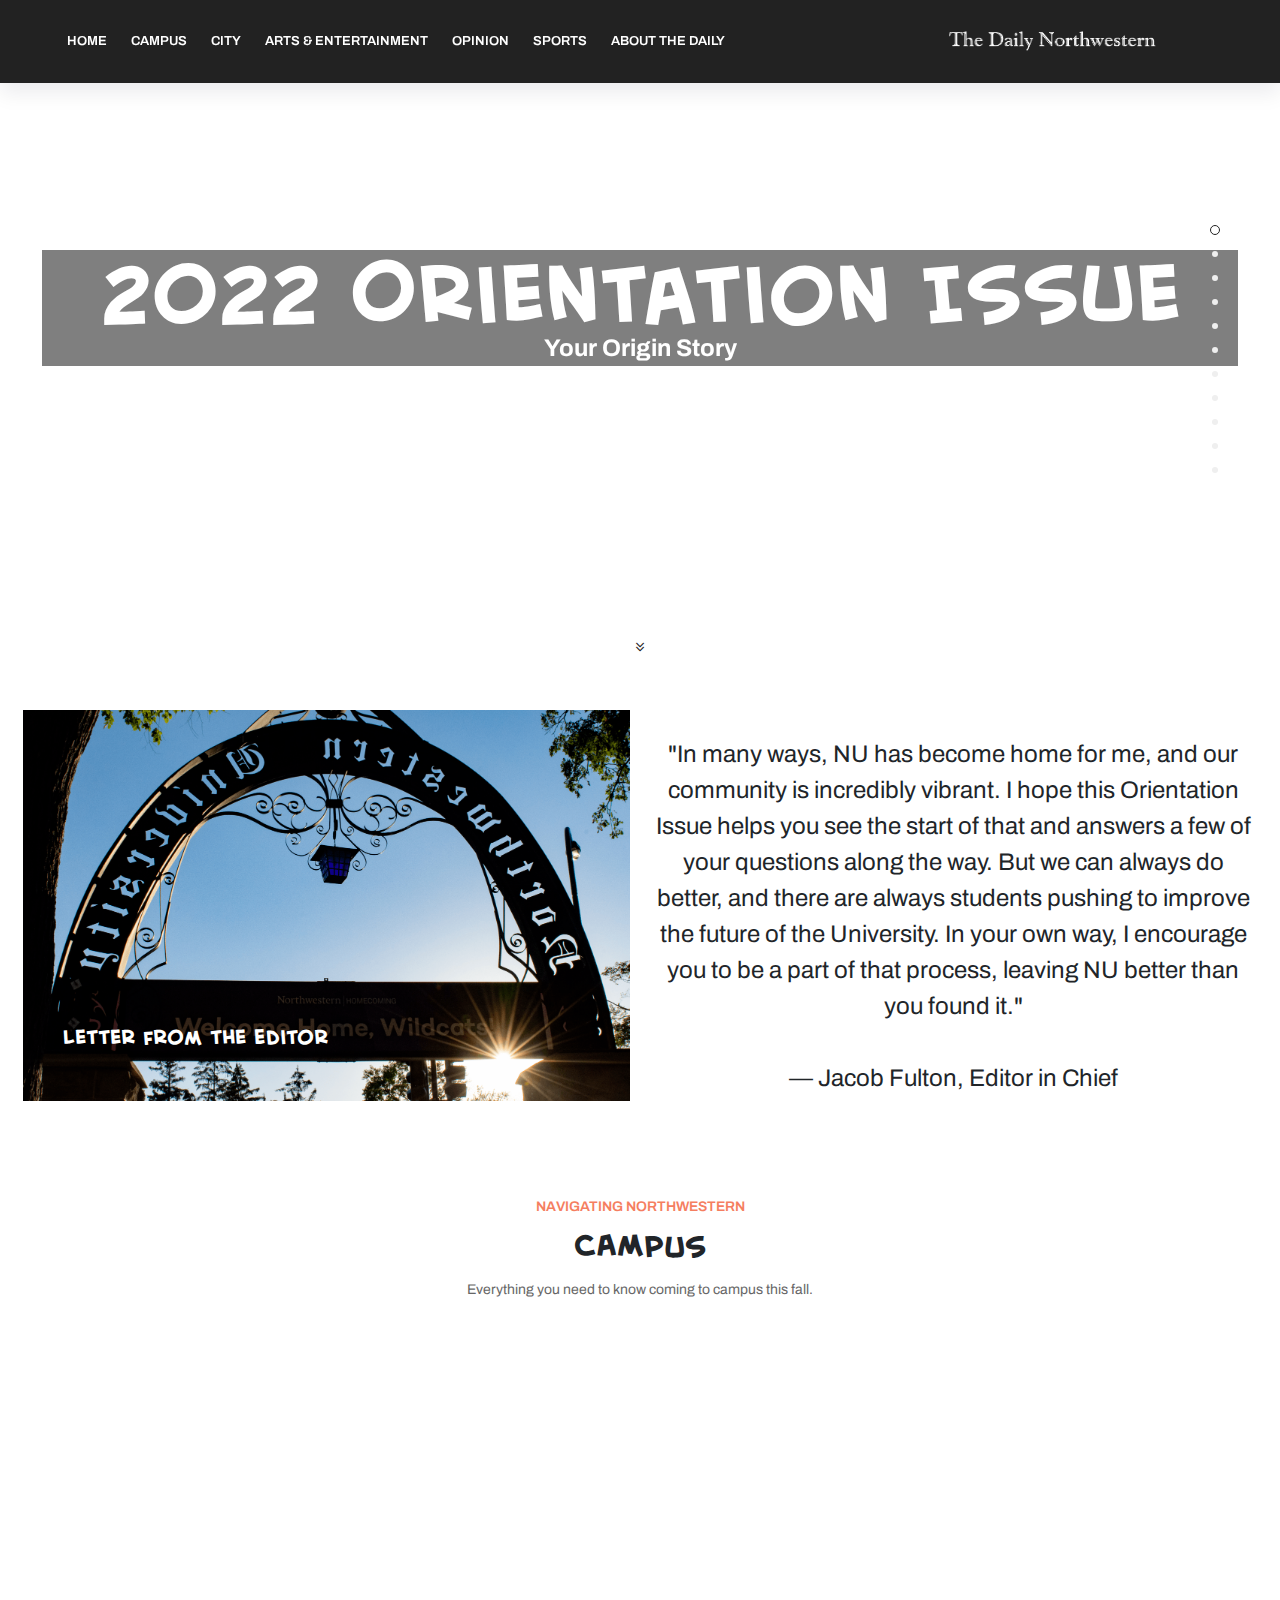
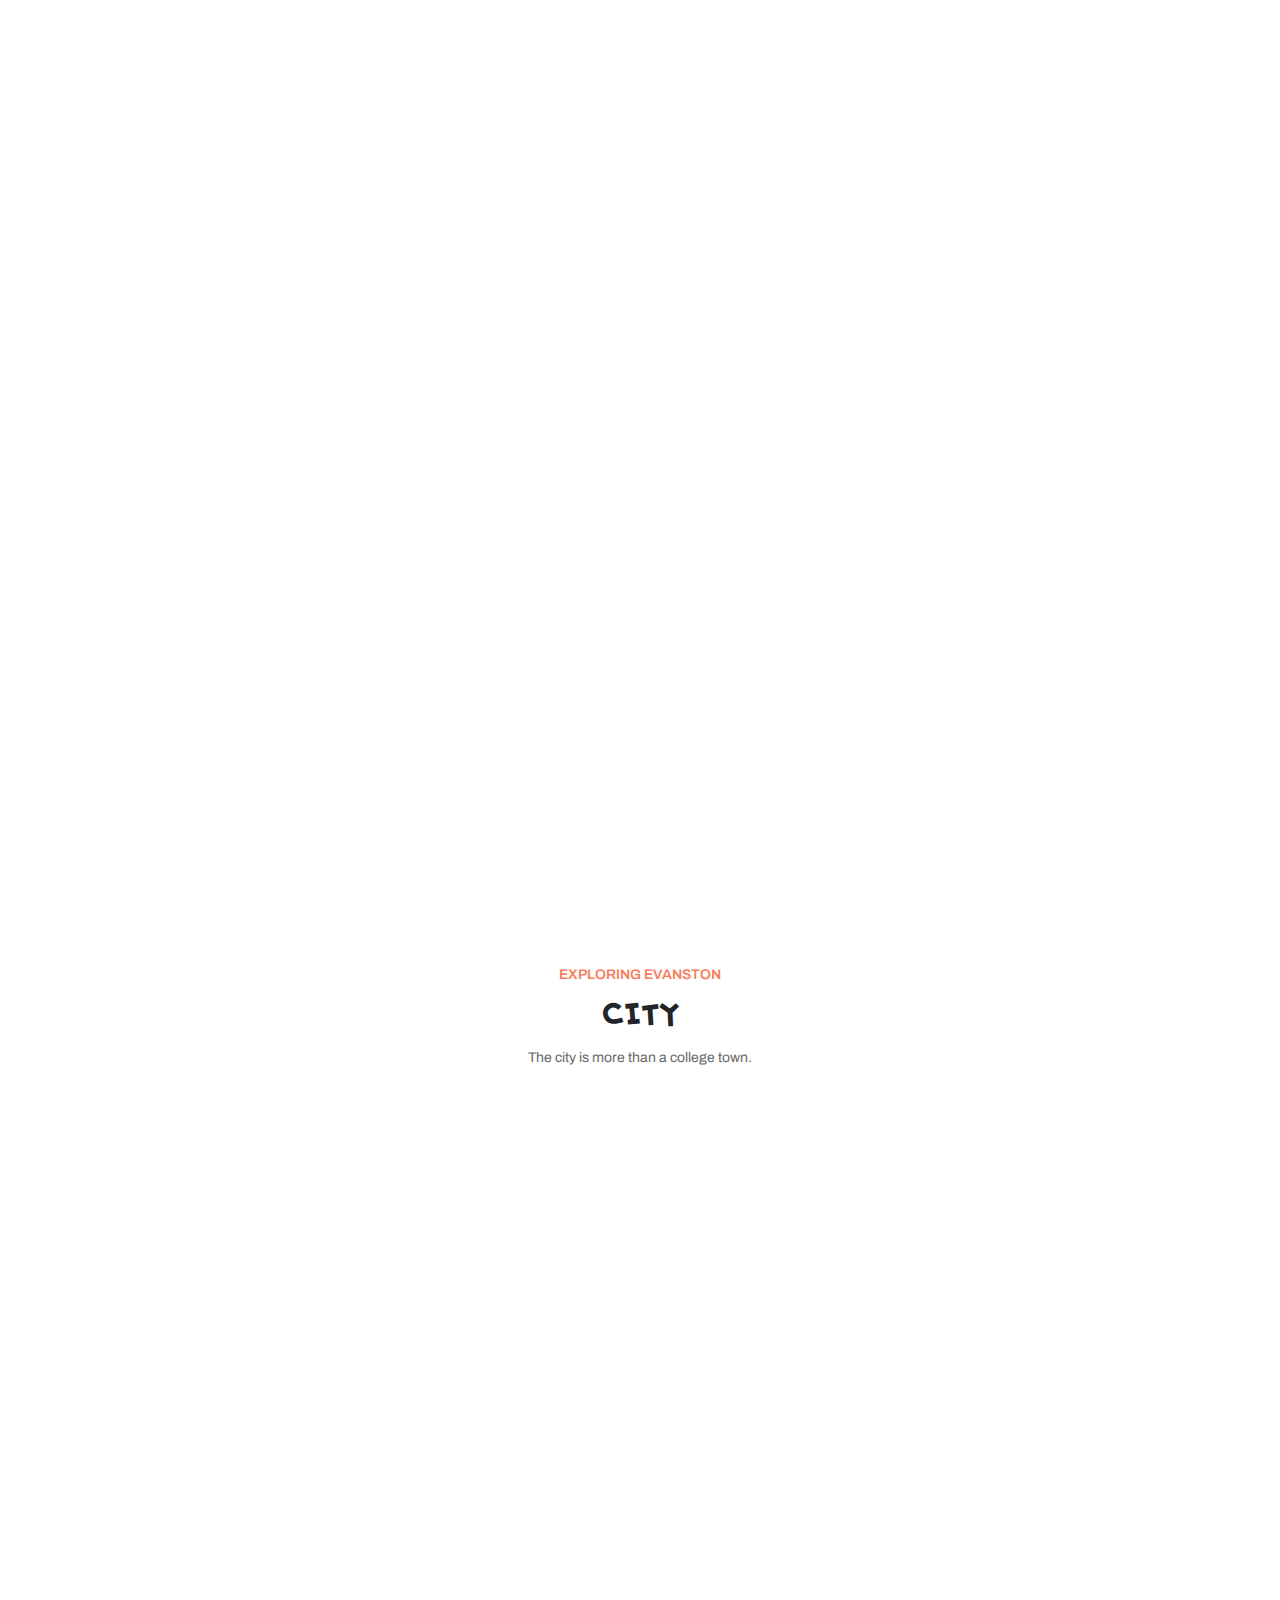
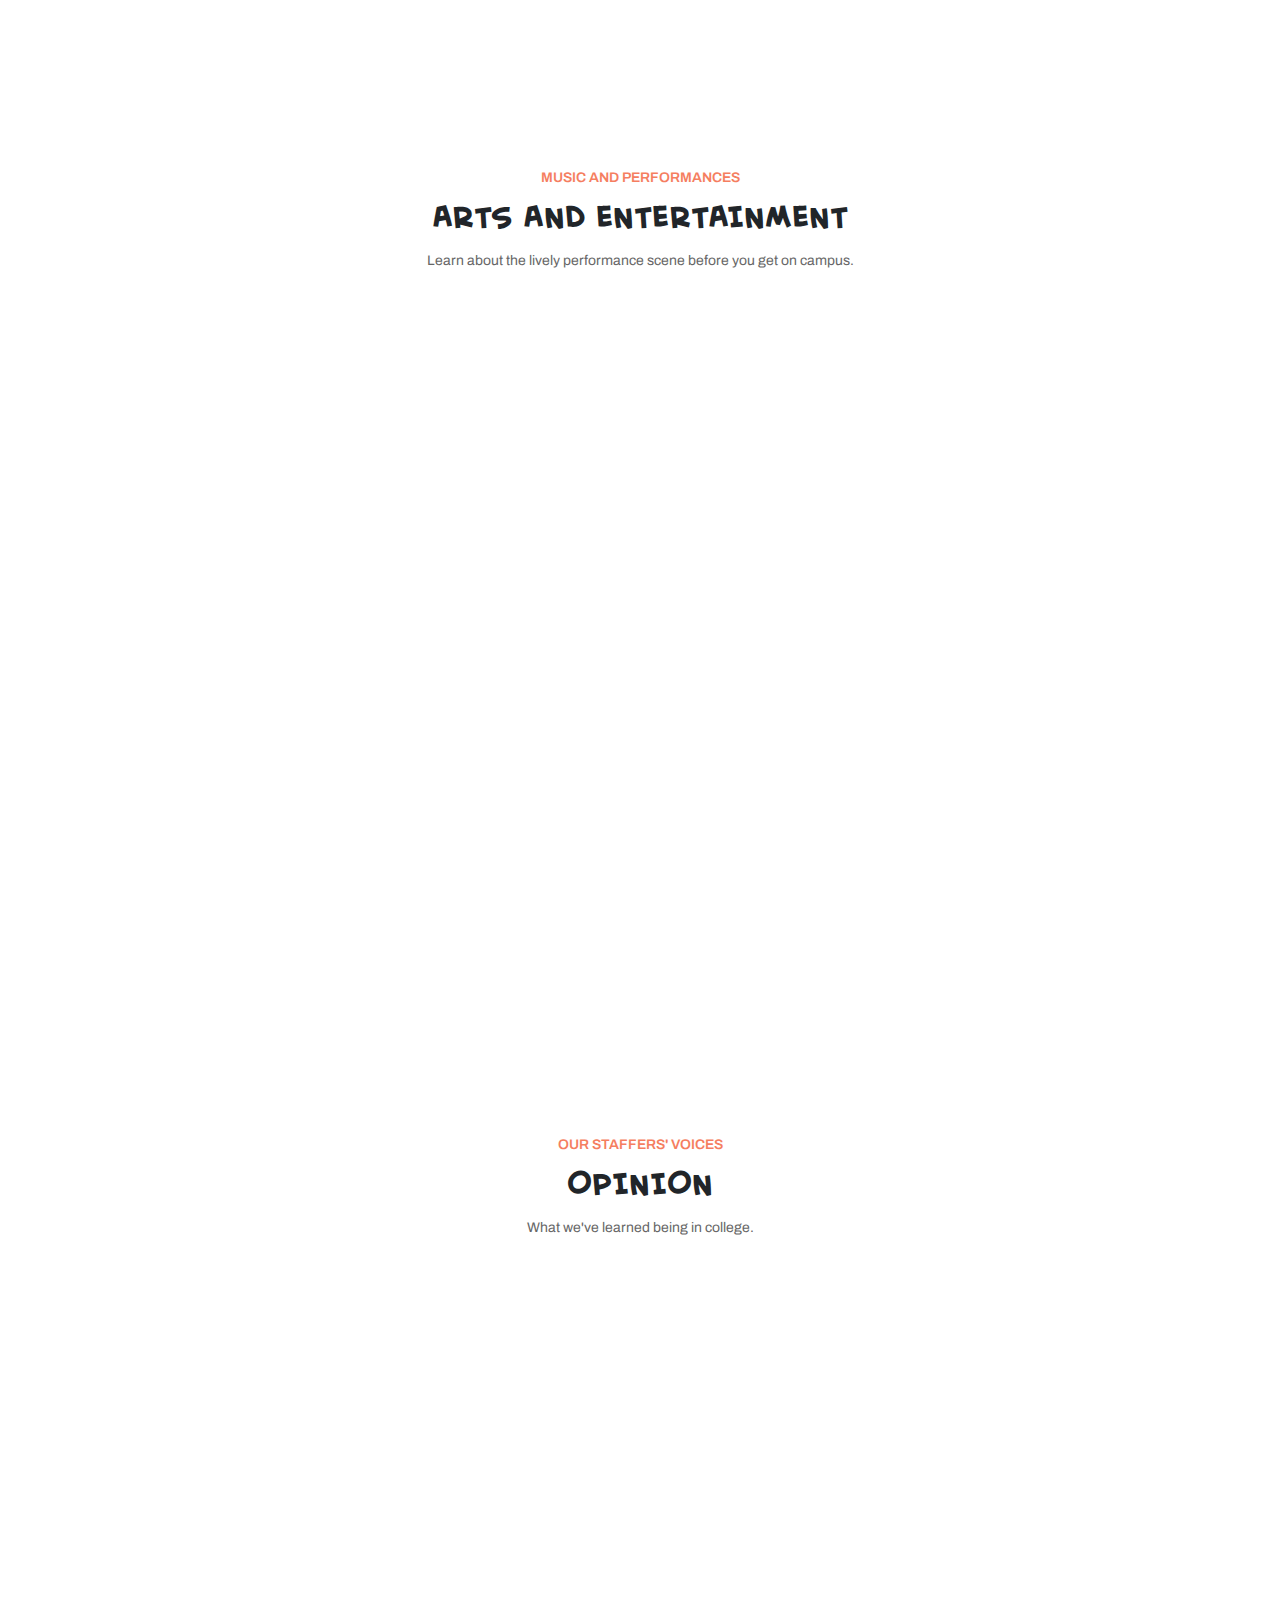
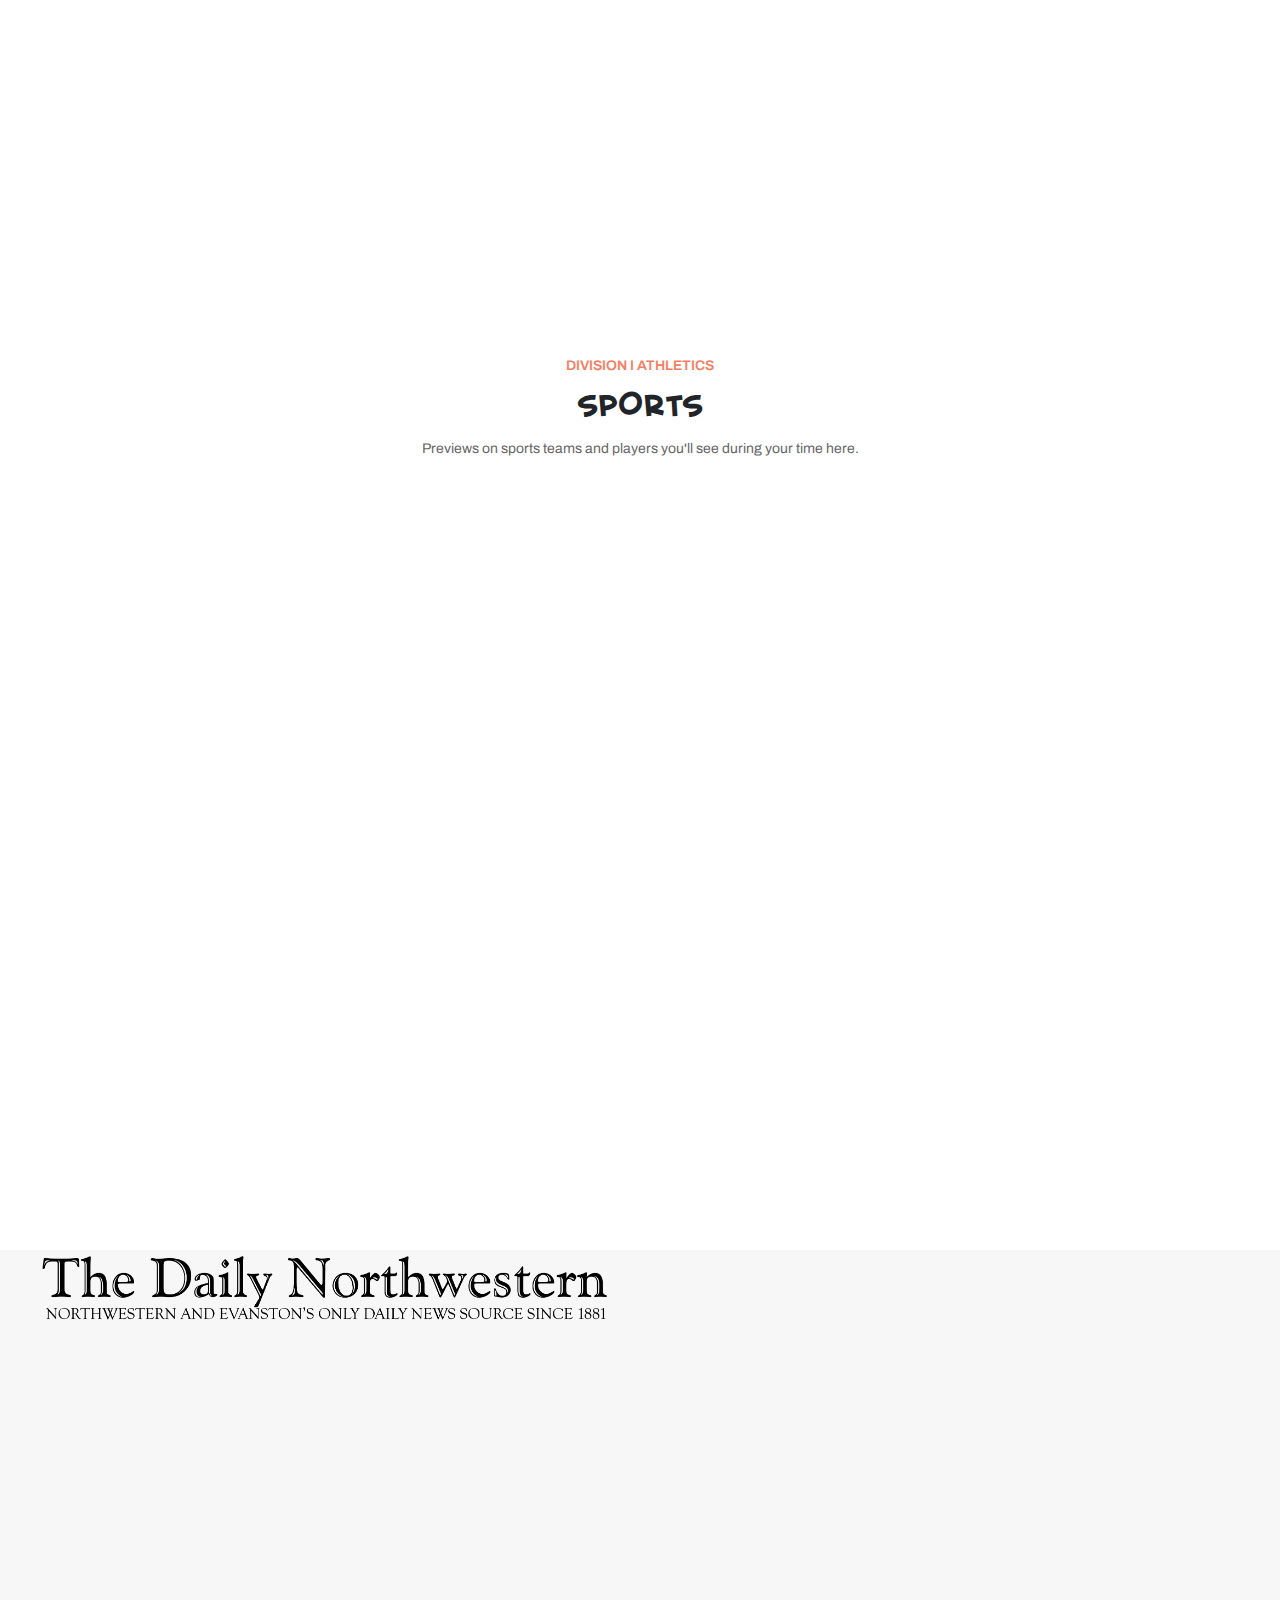
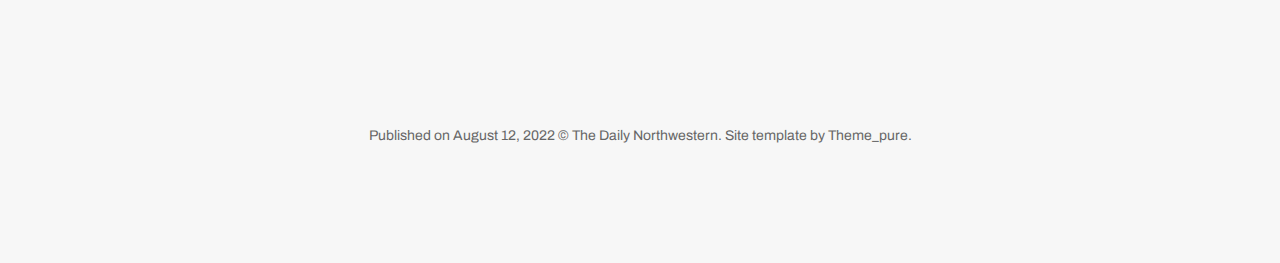
==== index.html @ 22d5dae3 "initialize" ====
<!doctype html>
<html class="no-js" lang="eng">

<head>
    <meta charset="utf-8">
    <meta http-equiv="x-ua-compatible" content="ie=edge">
    <title>2022 Orientation Issue</title>
    <meta name="description" content="">
    <meta name="viewport" content="width=device-width, initial-scale=1">

    <link rel="manifest" href="site.webmanifest">
    <link rel="shortcut icon" type="image/x-icon" href="assets/img/favicon.ico">
    <!-- Place favicon.ico in the root directory -->

    <!-- CSS here -->
    <!-- <link rel="stylesheet" href="assets/css/index.css">	 -->
    <link rel="stylesheet" href="assets/css/bootstrap.min.css">
    <link rel="stylesheet" href="assets/css/owl.carousel.min.css">
    <link rel="stylesheet" href="assets/css/animate.min.css">
    <link rel="stylesheet" href="assets/css/magnific-popup.css">
    <link rel="stylesheet" href="assets/css/meanmenu.css">
    <link rel="stylesheet" href="assets/css/animate.min.css">
    <link rel="stylesheet" href="assets/css/slick.css">
    <link rel="stylesheet" href="assets/css/fontawesome-all.min.css">
    <link rel="stylesheet" href="assets/css/themify-icons.css">
    <link rel="stylesheet" href="assets/css/nice-select.css">
    <link rel="stylesheet" href="assets/css/ui-range-slider.css">
    <link rel="stylesheet" href="assets/css/marginpadding.css">
    <link rel="stylesheet" href="assets/css/main.css">
	
</head>

<body>
    <!-- header area start -->
    <header>
        <div id="header-sticky" class="header-area header-transparent header-sticky sticky">
            <div class="header-main header-main-1 header-padding pl-50 pr-50">
                <div class="container-fluid">
                    <div class="row align-items-center">
                        <div class="col-xxl-9 col-xl-9 col-lg-9 col-md-6 col-sm-4 col-4">
                            <div class="header-left p-rel d-flex align-items-center">
                                
								<!-- desktop menu bar start -->
                                <div class="main-menu">
                                    <nav id="mobile-menu">
                                        <ul>
                                            <li><a href="index.html">Home</a></li>
                                            <li><a href="campus.html">Campus</a></li>
                                            <li><a href="city.html">City</a></li>
                                            <li><a href="arts.html">Arts &amp; Entertainment</a></li>
											<li><a href="opinion.html">Opinion</a></li>
											<li><a href="sports.html">Sports</a></li>
                                            <li>
												<a>About The Daily</a>
                                                <ul class="sub-menu">
                                                    <li><a href="https://dailynorthwestern.com/">Website</a></li>
                                                    <li><a href="https://dailynorthwestern.com/contact/">Contact</a></li>
                                                </ul>
                                            </li>
                                        </ul>
                                    </nav>
                                </div>
								<!-- desktop menu bar end  -->
                            </div>
                        </div>
						
						<!-- mobile menu hamburger start -->
                        <div class="col-xxl-3 col-xl-3 col-lg-3 col-md-6 col-sm-8 col-8">
                            <div class="header-right-wrapper d-flex align-items-center justify-content-end">
								<div class="logo pr-55 d-inline-block">
                                    <a><img src="assets/img/logo/white_logo.png" alt="#"></a>
                                </div>
                                <div class="header-bar ml-20 d-lg-none">
                                    <button type="button" class="header-bar-btn" data-bs-toggle="modal" data-bs-target="#offCanvasModal">
                                        <span></span>
                                        <span></span>
                                        <span></span>
                                    </button>
                                </div>
                            </div>
                        </div>
						<!-- mobile menu hamburger end -->
                    </div>
                </div>
				<!-- <div style="text-align: center; margin:auto; color:white; font-weight:600; font-size:24px;">
					2022 Orientation Issue
				</div> -->
            </div>
        </div>
    </header>
    <!-- header area end -->

    <!-- sidebar area start -->
    <section class="offcanvas__area">
        <div class="modal fade" id="offCanvasModal" tabindex="-1" aria-labelledby="offCanvasModal" aria-hidden="true">
            <div class="modal-dialog">
                <div class="modal-content">
                    <div class="offcanvas__wrapper">
                        <div class="offcanvas__top d-flex align-items-center mb-60 justify-content-between">
                            <div class="logo">
                                <a href="index.html">
                                   <img src="assets/img/logo/black_logo.png" alt="logo">
                                </a>
                             </div>
                           <div class="offcanvas__close">
                              <button class="offcanvas__close-btn" data-bs-toggle="modal" data-bs-target="#offCanvasModal">
                                 <svg viewBox="0 0 22 22">
                                    <path d="M12.41,11l5.29-5.29c0.39-0.39,0.39-1.02,0-1.41s-1.02-0.39-1.41,0L11,9.59L5.71,4.29c-0.39-0.39-1.02-0.39-1.41,0
                                    s-0.39,1.02,0,1.41L9.59,11l-5.29,5.29c-0.39,0.39-0.39,1.02,0,1.41C4.49,17.9,4.74,18,5,18s0.51-0.1,0.71-0.29L11,12.41l5.29,5.29
                                    C16.49,17.9,16.74,18,17,18s0.51-0.1,0.71-0.29c0.39-0.39,0.39-1.02,0-1.41L12.41,11z"/>
                                 </svg>
                              </button>
                           </div>
                        </div>
                        <div class="offcanvas__content p-relative z-index-1">
                           <div class="canvas__menu">
                              <div class="mobile-menu fix"></div>
                           </div>
                           <div class="offcanvas__social mt-15">
                              <ul>
                                 <li>
                                    <a href="https://www.facebook.com/thedailynorthwestern"><i class="fab fa-facebook-f"></i></a>
                                 </li>
                                 <li>
                                    <a href="https://twitter.com/thedailynu"><i class="fab fa-twitter"></i></a>
                                 </li>
                                 <li>
                                    <a href="https://www.instagram.com/thedailynu/"><i class="fab fa-instagram"></i></a>
                                 </li>
                              </ul>
                           </div>
                        </div>
                     </div>
                </div>
            </div>
        </div>
        
     </section>
     <!-- sidebar area end -->

    <main>
        <!-- carousel area start -->
        <section class="slider-area pb-20 p-rel">
            <div class="slider-active dot-style dot-style-1 dot-right">
                <div class="single-slider slider-height" data-background="assets/img/carousel/march.jpg">
                    <div class="container">
                        <div class="breadcrumb-title text-center" style="background:rgb(0,0,0,0.5); margin-top:250px">
                            <h2 style="color:white;">2022 Orientation Issue</h2>
                            <span style="color:white; font-size:24px"><strong>Your Origin Story</strong></span>
                        </div>
                    </div>
                </div>
                <div class="single-slider slider-height" data-background="assets/img/carousel/football.jpg">
                    <div class="container">
                        <div class="breadcrumb-title text-center" style="background:rgb(0,0,0,0.5); margin-top:250px">
                            <h2 style="color:white;">_____ 2022 Orientation Issue _____</h2>
                            <span style="color:white; font-size:24px"><strong>Your Origin Story</strong></span>
                        </div>
                    </div>
                </div>
                <div class="single-slider slider-height" data-background="assets/img/carousel/kyle.jpg">
                    <div class="container">
                        <div class="breadcrumb-title text-center" style="background:rgb(0,0,0,0.5); margin-top:250px">
                            <h2 style="color:white;">_____ 2022 Orientation Issue _____</h2>
                            <span style="color:white; font-size:24px"><strong>Your Origin Story</strong></span>
                        </div>
                    </div>
                </div>
                <div class="single-slider slider-height" data-background="assets/img/carousel/godspell.jpg">
                    <div class="container">
                        <div class="breadcrumb-title text-center" style="background:rgb(0,0,0,0.5); margin-top:250px">
                            <h2 style="color:white;">_____ 2022 Orientation Issue _____</h2>
                            <span style="color:white; font-size:24px"><strong>Your Origin Story</strong></span>
                        </div>
                    </div>
                </div>
				<div class="single-slider slider-height" data-background="assets/img/carousel/fh.jpg">
                    <div class="container">
                        <div class="breadcrumb-title text-center" style="background:rgb(0,0,0,0.5); margin-top:250px">
                            <h2 style="color:white;">_____ 2022 Orientation Issue _____</h2>
                            <span style="color:white; font-size:24px"><strong>Your Origin Story</strong></span>
                        </div>
                    </div>
                </div>
                <div class="single-slider slider-height" data-background="assets/img/carousel/blowout.jpg">
                    <div class="container">
                        <div class="breadcrumb-title text-center" style="background:rgb(0,0,0,0.5); margin-top:250px">
                            <h2 style="color:white;">_____ 2022 Orientation Issue _____</h2>
                            <span style="color:white; font-size:24px"><strong>Your Origin Story</strong></span>
                        </div>
                    </div>
                </div>
                <div class="single-slider slider-height" data-background="assets/img/carousel/snow.jpg">
                    <div class="container">
                        <div class="breadcrumb-title text-center" style="background:rgb(0,0,0,0.5); margin-top:250px">
                            <h2 style="color:white;">_____ 2022 Orientation Issue _____</h2>
                            <span style="color:white; font-size:24px"><strong>Your Origin Story</strong></span>
                        </div>
                    </div>
                </div>
                <div class="single-slider slider-height" data-background="assets/img/carousel/patisserie.jpg">
                    <div class="container">
                        <div class="breadcrumb-title text-center" style="background:rgb(0,0,0,0.5); margin-top:250px">
                            <h2 style="color:white;">_____ 2022 Orientation Issue _____</h2>
                            <span style="color:white; font-size:24px"><strong>Your Origin Story</strong></span>
                        </div>
                    </div>
                </div>
				<div class="single-slider slider-height" data-background="assets/img/carousel/abolish.jpg">
                    <div class="container">
                        <div class="breadcrumb-title text-center" style="background:rgb(0,0,0,0.5); margin-top:250px">
                            <h2 style="color:white;">_____ 2022 Orientation Issue _____</h2>
                            <span style="color:white; font-size:24px"><strong>Your Origin Story</strong></span>
                        </div>
                    </div>
                </div>
                <div class="single-slider slider-height" data-background="assets/img/carousel/nudm.jpg">
                    <div class="container">
                        <div class="breadcrumb-title text-center" style="background:rgb(0,0,0,0.5); margin-top:250px">
                            <h2 style="color:white;">_____ 2022 Orientation Issue _____</h2>
                            <span style="color:white; font-size:24px"><strong>Your Origin Story</strong></span>
                        </div>
                    </div>
                </div>
				<div class="single-slider slider-height" data-background="assets/img/carousel/commencement.png">
                    <div class="container">
                        <div class="breadcrumb-title text-center" style="background:rgb(0,0,0,0.5); margin-top:250px">
                            <h2 style="color:white;">_____ 2022 Orientation Issue _____</h2>
                            <span style="color:white; font-size:24px"><strong>Your Origin Story</strong></span>
                        </div>
                    </div>
                </div>
            </div>
            
            <div class="slider-scroll p-abs">
                <a href="#category-area"><i class="fal fa-angle-double-down"></i></a>
            </div>
            
        </section>
        <!-- carousel area end -->

        <!-- lfe area start -->
        <div class="category-area pb-75" id="category-area">
            <div class="pl-20 pr-20">
                <div class="row row-2">
                    <div class="col-xxl-6 col-xl-6 col-md-6 col-12">
                        <div class="single-category mb-20 p-rel wow fadeInUp" data-wow-delay=".1s">
                            <a href="#">
                                <div class="cat-thumb fix">
                                    <img src="assets/img/opinion/arch.png" alt="#">
                                </div>
                                <div class="cat-content p-abs bottom-left">
                                    <h4 class="pb-15" style="color:white">Letter from the Editor</h4>
                                </div>
                            </a>
                        </div>
                    </div>
					<div id="letter_text" class="col-xxl-6 col-xxl-6 col-xl-6 col-md-6 col-12" style="margin:auto; text-align:center; font-size:24px;">
						"In many ways, NU has become home for me, and our community is incredibly vibrant. I hope this Orientation Issue helps you see the start of that and answers a few of your questions along the way. But we can always do better, and there are always students pushing to improve the future of the University. In your own way, I encourage you to be a part of that process, leaving NU better than you found it." <br><br>— Jacob Fulton, Editor in Chief
					</div>
                </div>
            </div>
        </div>
        <!-- lfe area end -->

        <!-- campus preview start -->
        <div class="top-selling-area top-selling-padding pb-100">
            <div class="container">
                <div class="row">
                    <div class="col-xxl-12">
                        <div class="section-title top-selling-title text-center pb-47">
                            <span class="p-subtitle">Navigating Northwestern</span>
                            <h3 class="p-title pb-15 mb-0">Campus</h3>
                            <p class="p-desc">Everything you need to know coming to campus this fall.</p>
                        </div>
                    </div>
                </div>
                <div class="row pb-20">
                    <div class="col-xxl-3 col-xl-3 col-lg-4 col-md-6 col-sm-6">
                        <div class="single-product mb-15 wow fadeInUp" data-wow-delay=".1s">
                            <div class="product-thumb">
                                <img src="assets/img/campus/yearinreview_campus.jpg" alt="#">
                            </div>
                            <div class="product-content">
                                <h4 class="pro-title pro-title-1"><a href="#">Year in Review: NU’s top stories from 2021-22</a></h4>
                                <div class="pro-price">
                                    <span>In Northwestern’s first year fully in person since 2019, students saw evolutions in COVID-19 policies, labor fights across campus and a range of student protests. Organizations were also able to gather in person and host campus traditions, allowing students to come together for the first time in more than a year and a half.</span>
                                </div>
                            </div>
                        </div>
                    </div>
					<div class="col-xxl-3 col-xl-3 col-lg-4 col-md-6 col-sm-6">
                        <div class="single-product mb-15 wow fadeInUp" data-wow-delay=".1s">
                            <div class="product-thumb">
                                <img src="assets/img/campus/northwebster.jpg" alt="#">
                            </div>
                            <div class="product-content">
                                <h4 class="pro-title pro-title-1"><a href="#">Northwebster: A dictionary for translating Northwestern’s dialect</a></h4>
                                <div class="pro-price">
                                    <span>We’re all too familiar with the feeling when you’re introduced to a new atmosphere and you’re using Google Maps to get around campus. And when you ask for directions, you get hit with jargon like “Norbucks” and “SPAC,” and your phone returns no search results. The Daily has compiled a reference list to help you navigate this seemingly foreign language.</span>
                                </div>
                            </div>
                        </div>
                    </div>
					<div class="col-xxl-3 col-xl-3 col-lg-4 col-md-6 col-sm-6">
                        <div class="single-product mb-15 wow fadeInUp" data-wow-delay=".1s">
                            <div class="product-thumb">
                                <img src="assets/img/campus/dorms.jpg" alt="#">
                            </div>
                            <div class="product-content">
                                <h4 class="pro-title pro-title-1"><a href="#">Welcome home, Wildcats: breaking down dorm life at Northwestern</a></h4>
                                <div class="pro-price">
                                    <span>Living in a residence hall is a huge transition, and feeling at home on campus is an integral part of adapting to life at Northwestern. We’re breaking down the ins and outs of living on campus.</span>
                                </div>
                            </div>
                        </div>
                    </div>
					<div class="col-xxl-3 col-xl-3 col-lg-4 col-md-6 col-sm-6">
                        <div class="single-product mb-15 wow fadeInUp" data-wow-delay=".1s">
                            <div class="product-thumb">
                                <img src="assets/img/campus/asg.jpg" alt="#">
                            </div>
                            <div class="product-content">
                                <h4 class="pro-title pro-title-1"><a href="#">A guide to Associated Student Government, Northwestern’s body of student representatives</a></h4>
                                <div class="pro-price">
                                    <span>Alongside dozens of student organizations, incoming Northwestern students have the opportunity to become involved with Associated Student Government during Fall Quarter. Ahead of the fall election cycle, here’s a guide to everything you need to know about NU’s body of student representatives.</span>
                                </div>
                            </div>
                        </div>
                    </div>
            </div>
        </div>
        <!-- campus preview end -->
			
		<!-- campus spotlight start -->
        <div class="banner-area pb-95">
            <div class="pl-20 pr-20">
                <div class="row row-2">
                    <div class="col-xxl-6 col-lg-6 col-md-6">
                        <div class="single-banner p-rel fix mb-30 mb-md-0">
                            <div class="thumb">
                                <img src="assets/img/campus/transfer.jpg" class=" wow fadeInRight h-100"
                                    data-wow-delay=".10s" alt="#">
                            </div>
                            <div class="banner-content banner-content-1 wow fadeInLeft" data-wow-delay=".10s">
                                <h4><a href="shop.html"><div style="background-color:white;">Transfer students reflect on introductions to NU</div></a></h4>
                                <p><div style="background-color:white;">“It’s always a thing in orientation week when they’re speaking, they’re like, ‘Welcome to the class of 2026 … and transfers.’ So it’s kind of something that we’ve just owned now,” Communication sophomore Jhil Patel said.</div></p>
                                <div class="p-btn p-btn-2">
                                    <a href="#">read more</a>
                                </div>
                            </div>
                        </div>
                    </div>
                    <div class="col-xxl-6 col-lg-6 col-md-6">
                        <div class="single-banner p-rel fix wow fadeInRight" data-wow-delay=".15s">
                            <div class="thumb ">
                                <img src="assets/img/campus/fgli.jpg" class=" wow fadeInRLeft h-100"
                                    data-wow-delay=".10s" alt="#">
                            </div>
                            <div class="banner-content banner-content-1  wow fadeInLeft" data-wow-delay=".15s">
                                <h4><a href="shop.html"><div style="background-color:white;">Here’s how to survive Northwestern on a budget</div></a></h4>
                                <p><div style="background-color:white;">If you identify as FGLI, here are some tips and tricks to deal with attending an institution with an abundance of wealth and an environment that isn’t always conducive to accommodating your needs.</div></p>
                                <div class="p-btn p-btn-2">
                                    <a href="#">read more</a>
                                </div>
                            </div>
                        </div>
                    </div>
                </div>
            </div>
			<br>
			<div class="row">
				<div class="col-xxl-12">
					<div class="btn-area text-center wow fadeInUp" data-wow-delay="1.2s">
						<div class="p-btn p-btn-1">
							<a href="shop.html">See more on campus</a>
						</div>
					</div>
				</div>
			</div>
        </div>
        <!-- campus spotlight end -->
			
		<!-- city preview start -->
        <div class="top-selling-area top-selling-padding pb-100">
            <div class="container">
                <div class="row">
                    <div class="col-xxl-12">
                        <div class="section-title top-selling-title text-center pb-47">
                            <span class="p-subtitle">Exploring Evanston</span>
                            <h3 class="p-title pb-15 mb-0">City</h3>
                            <p class="p-desc">The city is more than a college town.</p>
                        </div>
                    </div>
                </div>
                <div class="row pb-20">
                    <div class="col-xxl-3 col-xl-3 col-lg-4 col-md-6 col-sm-6">
                        <div class="single-product mb-15 wow fadeInUp" data-wow-delay=".1s">
                            <div class="product-thumb">
                                <img src="assets/img/city/yearinreview_city.jpg" alt="#">
                            </div>
                            <div class="product-content">
                                <h4 class="pro-title pro-title-1"><a href="product-details.html">Year in Review: Top stories in Evanston of the last year</a></h4>
                                <div class="pro-price">
                                    <span>In the last year, Evanston has looked to reckon with its racist history by kicking off a Restorative Housing Program, introduced mental health initiatives to provide policing alternatives and has aimed to pack its downtown with office buildings, threatening small businesses that are fighting rising food costs.</span>
                                </div>
                            </div>
                        </div>
                    </div>
					<div class="col-xxl-3 col-xl-3 col-lg-4 col-md-6 col-sm-6">
                        <div class="single-product mb-15 wow fadeInUp" data-wow-delay=".1s">
                            <div class="product-thumb">
                                <img src="assets/img/city/evanston_primer.png" alt="#">
                            </div>
                            <div class="product-content">
                                <h4 class="pro-title pro-title-1"><a href="product-details.html">Moving to Evanston for the first time? Here’s what you need to know</a></h4>
                                <div class="pro-price">
                                    <span>When people who aren’t familiar with Northwestern ask me where I go to school, I often find myself telling them my university is in “a suburb just outside of Chicago.” Once you’re here, though, you’ll quickly realize Evanston is a strong community of 78,000 people with a long history and many sites to explore. Here’s The Daily’s overview of the city we call home. </span>
                                </div>
                            </div>
                        </div>
                    </div>
					<div class="col-xxl-3 col-xl-3 col-lg-4 col-md-6 col-sm-6">
                        <div class="single-product mb-15 wow fadeInUp" data-wow-delay=".1s">
                            <div class="product-thumb">
                                <img src="assets/img/city/transit.jpeg" alt="#">
                            </div>
                            <div class="product-content">
                                <h4 class="pro-title pro-title-1"><a href="product-details.html">Your guide to public transit on campus, in Evanston and around Chicago</a></h4>
                                <div class="pro-price">
                                    <span>The abundance of public transportation in Evanston and Chicago will help you move quickly around campus and head downtown to explore the U.S.’s third largest city. But with seemingly endless transit options, finding the quickest and most cost-efficient ways to get around can be daunting.</span>
                                </div>
                            </div>
                        </div>
                    </div>
					<div class="col-xxl-3 col-xl-3 col-lg-4 col-md-6 col-sm-6">
                        <div class="single-product mb-15 wow fadeInUp" data-wow-delay=".1s">
                            <div class="product-thumb">
                                <img src="assets/img/city/study.jpg" alt="#">
                            </div>
                            <div class="product-content">
                                <h4 class="pro-title pro-title-1"><a href="product-details.html">Evanston study spots you won’t want to miss</a></h4>
                                <div class="pro-price">
                                    <span>Throughout your time at Northwestern, you’ll eventually grow tired of the silence and Gothic structures of Deering Library or the rambunctious core of Main Library. Here are some of the best study spots around Evanston — if you can find a table, of course.</span>
                                </div>
                            </div>
                        </div>
                    </div>
                <div class="row">
                    <div class="col-xxl-12">
                        <div class="btn-area text-center wow fadeInUp" data-wow-delay="1.2s">
                            <div class="p-btn p-btn-1">
                                <a href="shop.html">See more around town</a>
                            </div>
                        </div>
                    </div>
                </div>
            </div>
        </div>
        <br>
        <br>
        <br>
        <!-- city preview end -->
			
		<!-- ae area start -->
        <div class="banner-area pb-95">
            <div class="pl-20 pr-20">
                <div class="row">
                    <div class="col-xxl-12">
                        <div class="section-title top-selling-title text-center pb-47">
                            <span class="p-subtitle">Music and performances</span>
                            <h3 class="p-title pb-15 mb-0">Arts and Entertainment</h3>
                            <p class="p-desc">Learn about the lively performance scene before you get on campus.</p>
                        </div>
                    </div>
                </div>
                <div class="row row-2">
                    <div class="col-xxl-6 col-lg-6 col-md-6">
                        <div class="single-banner p-rel fix mb-30 mb-md-0">
                            <div class="thumb">
                                <img src="assets/img/arts/acappella.jpg" class=" wow fadeInRight h-100"
                                    data-wow-delay=".10s" alt="#">
                            </div>
                            <div class="banner-content banner-content-1 wow fadeInLeft" data-wow-delay=".10s">
                                <h4><a href="shop.html"><div style="background-color:white;">Find your tune in Northwestern’s a cappella scene</div></a></h4>
                                <div class="p-btn p-btn-2">
                                    <a href="#">read more</a>
                                </div>
                            </div>
                        </div>
                    </div>
                    <div class="col-xxl-6 col-lg-6 col-md-6">
                        <div class="single-banner p-rel fix mb-30 mb-md-0">
                            <div class="thumb">
                                <img src="assets/img/arts/publications.jpg" class=" wow fadeInRight h-100"
                                    data-wow-delay=".10s" alt="#">
                            </div>
                            <div class="banner-content banner-content-1 wow fadeInLeft" data-wow-delay=".10s">
                                <h4><a href="shop.html"><div style="background-color:white;">So now you go to Northwestern: Navigating the wide publications scene</div></a></h4>
                                <div class="p-btn p-btn-2">
                                    <a href="#">read more</a>
                                </div>
                            </div>
                        </div>
                    </div>
                </div>
                <br>
                <div class="row row-2">
                    <div class="col-xxl-6 col-lg-6 col-md-6">
                        <div class="single-banner p-rel fix wow fadeInRight" data-wow-delay=".15s">
                            <div class="thumb ">
                                <img src="assets/img/arts/dance.jpg" class=" wow fadeInRLeft h-100"
                                    data-wow-delay=".10s" alt="#">
                            </div>
                            <div class="banner-content banner-content-1  wow fadeInLeft" data-wow-delay=".15s">
                                <h4><a href="shop.html"><div style="background-color:white;">A myriad of student dance groups to check out this year</div></a></h4>
                                <div class="p-btn p-btn-2">
                                    <a href="#">read more</a>
                                </div>
                            </div>
                        </div>
                    </div>
                    <div class="col-xxl-6 col-lg-6 col-md-6">
                        <div class="single-banner p-rel fix wow fadeInRight" data-wow-delay=".15s">
                            <div class="thumb ">
                                <img src="assets/img/arts/theatre.jpg" class=" wow fadeInRLeft h-100"
                                    data-wow-delay=".10s" alt="#">
                            </div>
                            <div class="banner-content banner-content-1  wow fadeInLeft" data-wow-delay=".15s">
                                <h4><a href="shop.html"><div style="background-color:white;">A guide to Northwestern theatre groups</div></a></h4>
                                <div class="p-btn p-btn-2">
                                    <a href="#">read more</a>
                                </div>
                            </div>
                        </div>
                    </div>
                </div>
            </div>
			<br>
			<div class="row">
				<div class="col-xxl-12">
					<div class="btn-area text-center wow fadeInUp" data-wow-delay="1.2s">
						<div class="p-btn p-btn-1">
							<a href="arts.html">See more in A&amp;E</a>
						</div>
					</div>
				</div>
			</div>
        </div>
        <!-- ae area end -->
        <br>
        <br>

        <!-- opinion area start -->
        <div class="blog-area pb-60">
            <div class="container">
                <div class="row mb-45">
                    <div class="col-xxl-12">
                        <div class="section-title text-center">
                            <span class="p-subtitle">Our staffers' voices</span>
                            <h3 class="p-title pb-15 mb-0">Opinion</h3>
                            <p class="p-desc">What we've learned being in college.</p>
                        </div>
                    </div>
                </div>
                <div class="blog-active owl-carousel">
                    <div class="col-xxl-12">
                        <div class="single-blog wow fadeInUp" data-wow-delay=".4s">
                            <div class="blog-thumb">
                                <a href="blog-details.html"><img src="assets/img/opinion/isabel.png" alt="#"></a>
                            </div>
                            <div class="blog-content">
                                <div class="blog-meta">
                                    By <a href="#"><span>Isabel Funk</span></a>
                                </div>
                                <h5 class="blog-title blog-title-1"><a href="blog-details.html">Funk: Letter to my freshman self — what I wish someone had told me</a></h5>
                                <p>After two years at this school, I’ve learned a thing or two. I might not always be the greatest at taking my own advice, but I’m here to try to put some of your worries about college at ease.</p>
                                <div class="p-btn p-btn-3">
                                    <a href="blog-details.html">Continue Reading</a>
                                </div>
                            </div>
                        </div>
                    </div>
                    <div class="col-xxl-12">
                        <div class="single-blog  wow fadeInUp" data-wow-delay=".6s">
                            <div class="blog-thumb">
                                <a href="blog-details.html"><img src="assets/img/opinion/angeli.png" alt="#"></a>
                            </div>
                            <div class="blog-content">
                                <div class="blog-meta">
                                    By <a href="#"><span>Angeli Mittal</span></a>
                                </div>
                                <h5 class="blog-title blog-title-1"><a href="blog-details.html">Mittal: Finding cohesion among polar interests</a></h5>
                                <p>People tell you college is about trying something new, and here I was just trying to fill in the gaps high school left behind. It was nice to feel like I created some home away from home, but I quickly realized it’s not easy trying to do the same things in a new setting.</p>
                                <div class="p-btn p-btn-3">
                                    <a href="blog-details.html">Continue Reading</a>
                                </div>
                            </div>
                        </div>
                    </div>
                    <div class="col-xxl-12">
                        <div class="single-blog  wow fadeInUp" data-wow-delay=".8s">
                            <div class="blog-thumb">
                                <a href="blog-details.html"><img src="assets/img/opinion/joanna.png" alt="#"></a>
                            </div>
                            <div class="blog-content">
                                <div class="blog-meta">
                                    By <a href="#"><span>Joanna Hou</span></a>
                                </div>
                                <h5 class="blog-title blog-title-1"><a href="blog-details.html">Hou: You belong here, and you don’t need to sacrifice your well-being to prove it</a></h5>
                                <p>Establishing boundaries ultimately made me more confident in myself and what I deserve, and I’ve fostered better relationships with friends and work as a result. </p>
                                <div class="p-btn p-btn-3">
                                    <a href="blog-details.html">Continue Reading</a>
                                </div>
                            </div>
                        </div>
                    </div>
                    <div class="col-xxl-12">
                        <div class="single-blog wow fadeInUp" data-wow-delay="1s">
                            <div class="blog-thumb">
                                <a href="blog-details.html"><img src="assets/img/blog/blog-4.jpg" alt="#"></a>
                            </div>
                            <div class="blog-content">
                                <a href="#" class="tag-btn">HANDBAG</a>
                                <div class="blog-meta">
                                    Post date <a href="#"><span>20 Sep 2020</span></a> / By <a
                                        href="#"><span>Admin</span></a>.
                                </div>
                                <h5 class="blog-title blog-title-1"><a href="blog-details.html">Seven Things You Should Know About
                                        Handbag.</a></h5>
                                <p>Handbags are one of the most important things in a woman’s life. Sometimes, people
                                    after monitoring your personality...</p>
                                <div class="p-btn p-btn-3">
                                    <a href="blog-details.html">Continue Reading</a>
                                </div>
                            </div>
                        </div>
                    </div>
                </div>
            </div>
        </div>
        <!-- opinion area end -->

        <!-- sports area start -->
		<div class="row">
			<div class="col-xxl-12">
				<div class="section-title top-selling-title text-center pb-47">
					<span class="p-subtitle">Division I Athletics</span>
					<h3 class="p-title pb-15 mb-0">Sports</h3>
					<p class="p-desc">Previews on sports teams and players you'll see during your time here.</p>
				</div>
			</div>
		</div>
        <div class="instagram-gallery">
            <ul>
                <li class="wow fadeInUp" data-wow-delay=".1s" style="margin-right:3px">
                    <a href="#"><img src="assets/img/sports/football_sq.jpeg" alt="img" style="width:320px;"></a>
                    <a href="assets/img/sports/football_sq.jpeg" class="action popup-image"></a>
                </li>
                <li class="wow fadeInUp" data-wow-delay=".3s" style="margin-right:3px">
                    <a href="#"><img src="assets/img/sports/lax_sq.jpg" alt="img" style="width:320px;"></a>
                    <a href="assets/img/sports/lax_sq.jpg" class="action popup-image"></a>
                </li>
                <li class="wow fadeInUp" data-wow-delay=".6s" style="margin-right:3px">
                    <a href="#"><img src="assets/img/sports/wbball_sq.jpg" alt="img" style="width:320px"></a>
                    <a href="assets/img/sports/wbball_sq.jpg" class="action popup-image"></a>
                </li>
                <li class="wow fadeInUp" data-wow-delay=".9s" style="margin-right:3px">
                    <a href="#"><img src="assets/img/sports/fh_sq.JPG" alt="img" style="width:320px;"></a>
                    <a href="assets/img/sports/fh_sq.JPG" class="action popup-image"></a>
                </li>
                <li class="wow fadeInUp" data-wow-delay="1.2s" style="margin-right:3px">
                    <a href="#"><img src="assets/img/sports/mgolf_sq.jpeg" alt="img" style="width:320px;"></a>
                    <a href="assets/img/sports/mgolf_sq.jpeg" class="action popup-image"></a>
                </li>
                <li class="wow fadeInUp" data-wow-delay="1.3s">
                    <a href="#"><img src="assets/img/sports/wten_sq.jpg" alt="img" style="width:320px;"></a>
                    <a href="assets/img/sports/wten_sq.jpg" class="action popup-image"></a>
                </li>
            </ul>
        </div>
		<div class="instagram-gallery">
            <ul>
                <li class="wow fadeInUp" data-wow-delay=".1s" style="margin-right:3px; margin-top:3px">
                    <a href="#"><img src="assets/img/sports/fencing_sq.jpg" alt="img" style="width:320px;"></a>
                    <a href="assets/img/sports/fencing_sq.jpg" class="action popup-image"></a>
                </li>
                <li class="wow fadeInUp" data-wow-delay=".3s" style="margin-right:3px; margin-top:3px">
                    <a href="#"><img src="assets/img/sports/bb_sq.jpg" alt="img" style="width:320px;"></a>
                    <a href="assets/img/sports/bb_sq.jpg" class="action popup-image"></a>
                </li>
                <li class="wow fadeInUp" data-wow-delay=".6s" style="margin-right:3px; margin-top:3px">
                    <a href="#"><img src="assets/img/sports/swim_sq.jpeg" alt="img" style="width:320px;"></a>
                    <a href="assets/img/sports/swim_sq.jpeg" class="action popup-image"></a>
                </li>
                <li class="wow fadeInUp" data-wow-delay=".9s" style="margin-right:3px; margin-top:3px">
                    <a href="#"><img src="assets/img/sports/wrest_sq.jpg" alt="img" style="width:320px;"></a>
                    <a href="assets/img/sports/wrest_sq.jpg" class="action popup-image"></a>
                </li>
                <li class="wow fadeInUp" data-wow-delay="1.2s" style="margin-right:3px; margin-top:3px">
                    <a href="#"><img src="assets/img/sports/volleyball_sq.jpg" alt="img" style="width:320px;"></a>
                    <a href="assets/img/sports/volleyball_sq.jpg" class="action popup-image"></a>
                </li>
                <li class="wow fadeInUp" data-wow-delay="1.3s" style="margin-top:3px">
                    <a href="#"><img src="assets/img/sports/softball_sq.jpg" alt="img" style="width:320px;"></a>
                    <a href="assets/img/sports/softball_sq.jpg" class="action popup-image"></a>
                </li>
            </ul>
        </div>
		<br>
		<div class="row">
			<div class="col-xxl-12">
				<div class="btn-area text-center wow fadeInUp" data-wow-delay="1.2s">
					<div class="p-btn p-btn-1">
						<a href="shop.html">See more in sports</a>
					</div>
				</div>
			</div>
		</div>
        <!-- sports area end -->

    </main>

    <!-- footer area start -->
    <footer class="footer-area footer-1  gray-bg-2">
        <div class="container">
			<div>
				<div class="logo pr-55 d-inline-block">
					<a><img src="assets/img/logo/footer_logo.png" style="max-width: 50%;" alt="#"></a>
				</div>
			</div>
			<br>
            <div class="row">
                <div class="col-xxl-6">
                    <div class="widget f-widget pb-30 wow fadeInUp" data-wow-delay=".4s">
                        <h5 class="f-widget-title">Orientation Issue 2022</h5>
                        <h5 class="f-widget-title">Read the print issue</h5>
                    </div>
                </div>
                <div class="col-xxl-6" style="align-content: flex-end">
                    <div class="widget f-widget pb-30 wow fadeInUp" data-wow-delay="1s">
                        <h5 class="f-widget-title">Editorial Team</h5>
                        <address>
                            <ul>
                                <li><strong>Summer Editor:</strong> Isabel Funk</li>
                                <li><strong>Digital Managing Editor:</strong> Joanne Haner</li>
								<li><strong>Design Editors:</strong> Olivia Abeyta and Angeli Mittal</li>
								<li>Site created by Angeli Mittal</li>
                            </ul>
                        </address>
                    </div>
                </div>
            </div>
        </div>
        <div class="copyright-area">
            <div class="copyright-text text-center">
                <div class="container">
                    <div class="row">
                        <div class="col-xxl-12">
                            <p>Published on August 12, 2022 © The Daily Northwestern. Site template by Theme_pure.</p>
                        </div>
                    </div>
                </div>
            </div>
        </div>
        <!-- /.copyright area end -->
    </footer>
    <!-- footer area end -->
    
    <!-- JS here -->
    <script src="assets/js/jquery.min.js"></script>
    <script src="assets/js/waypoints.min.js"></script>
    <script src="assets/js/bootstrap.bundle.min.js"></script>
    <script src="assets/js/tweenmax.js"></script>
    <script src="assets/js/owl.carousel.min.js"></script>
    <script src="assets/js/slick.min.js"></script>
    <script src="assets/js/jquery-ui-slider-range.js"></script>
    <script src="assets/js/jquery.meanmenu.min.js"></script>
    <script src="assets/js/isotope.pkgd.min.js"></script>
    <script src="assets/js/wow.min.js"></script>
    <script src="assets/js/jquery.scrollUp.min.js"></script>
    <script src="assets/js/countdown.min.js"></script>
    <script src="assets/js/jquery.magnific-popup.min.js"></script>
    <script src="assets/js/parallex.js"></script>
    <script src="assets/js/imagesloaded.pkgd.min.js"></script>
    <script src="assets/js/jquery.nice-select.min.js"></script>
    <script src="assets/js/main.js"></script>
</body>

</html>
---- assets/css/index.css ----
@charset "utf-8";
/* CSS Document */

@font-face {
    font-family: 'creativerg';
    src: url('../fonts/CREABBRG.otf') format('otf');
    font-weight: normal;
    font-style: normal;
}

@font-face {
    font-family: 'creativebold';
    src: url('../fonts/CREABBB_.otf') format('otf');
    font-weight: normal;
    font-style: normal;
}

letter_text {
	font-weight: 600 !important;
	margin: auto !important;
	text-align: center !important;
}

.breadcrumb-title {
	font-family: 'Georgia', 'creativebold' !important;
}
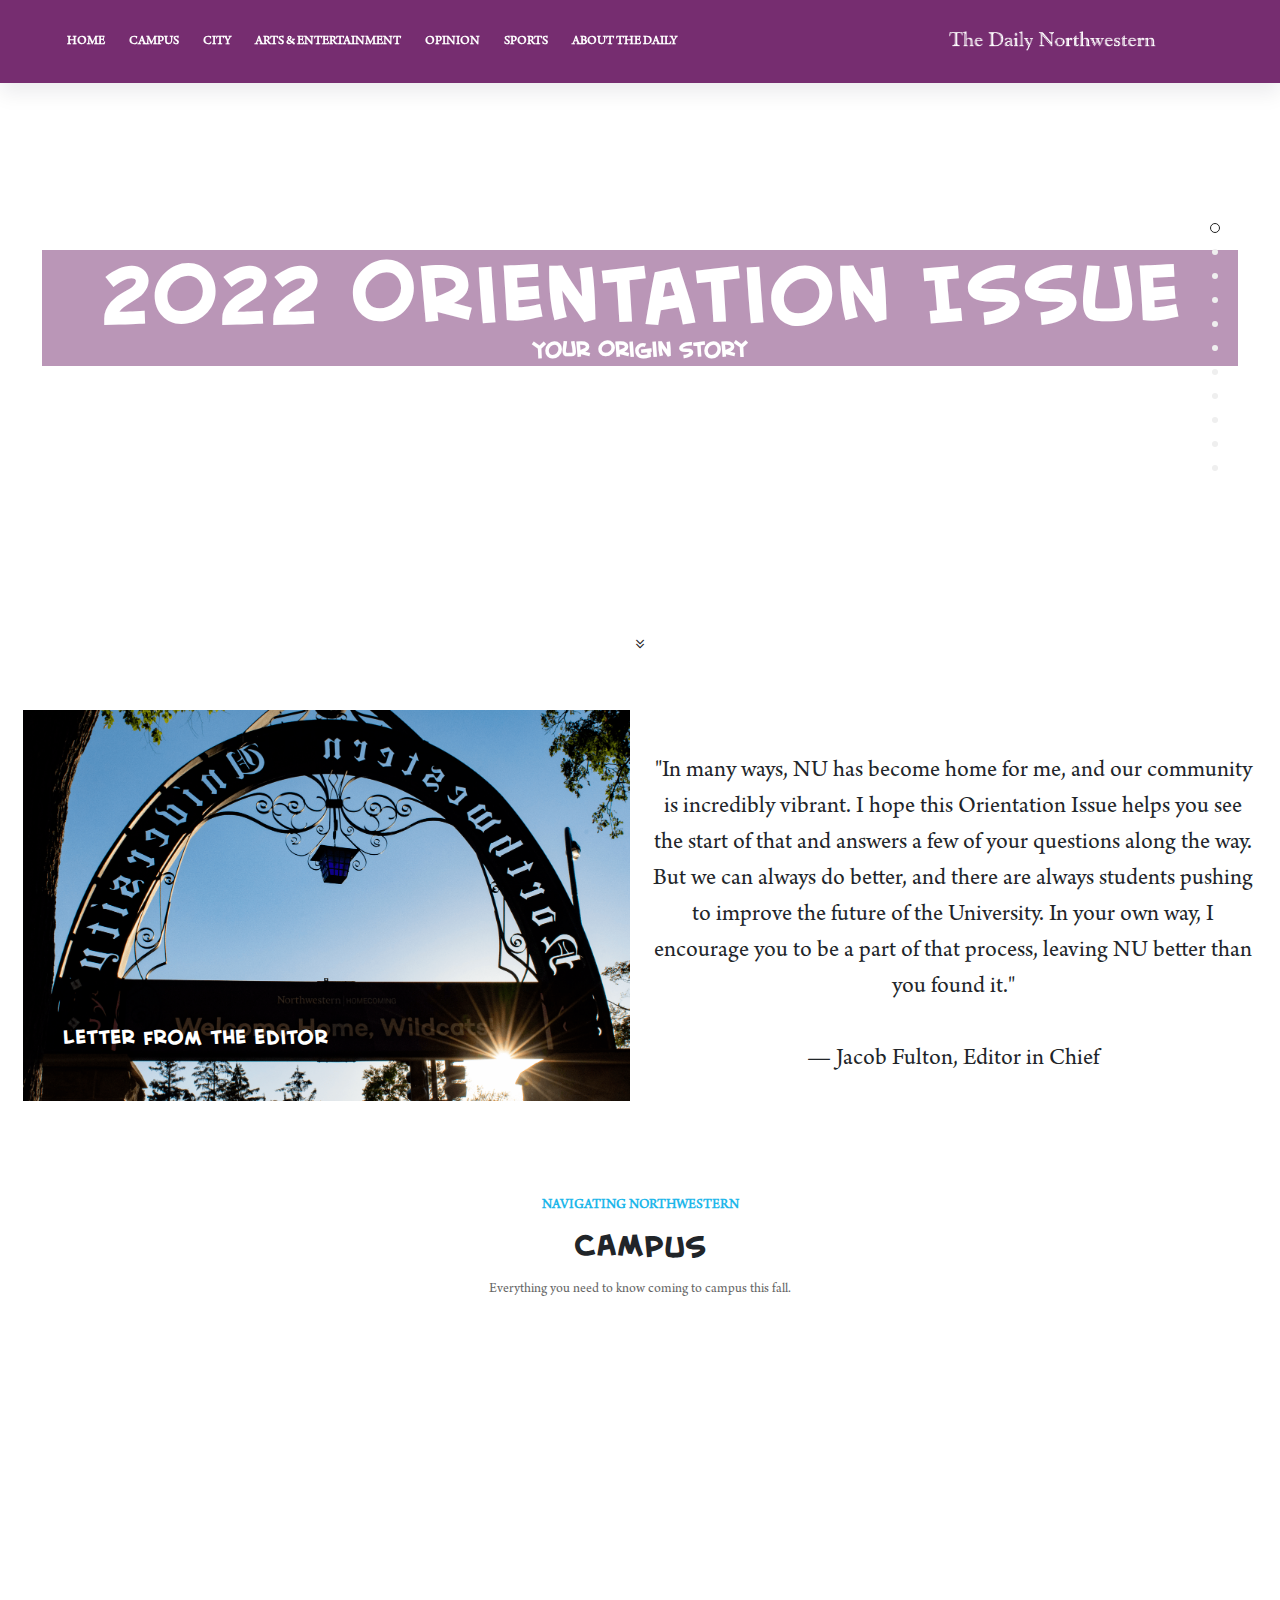
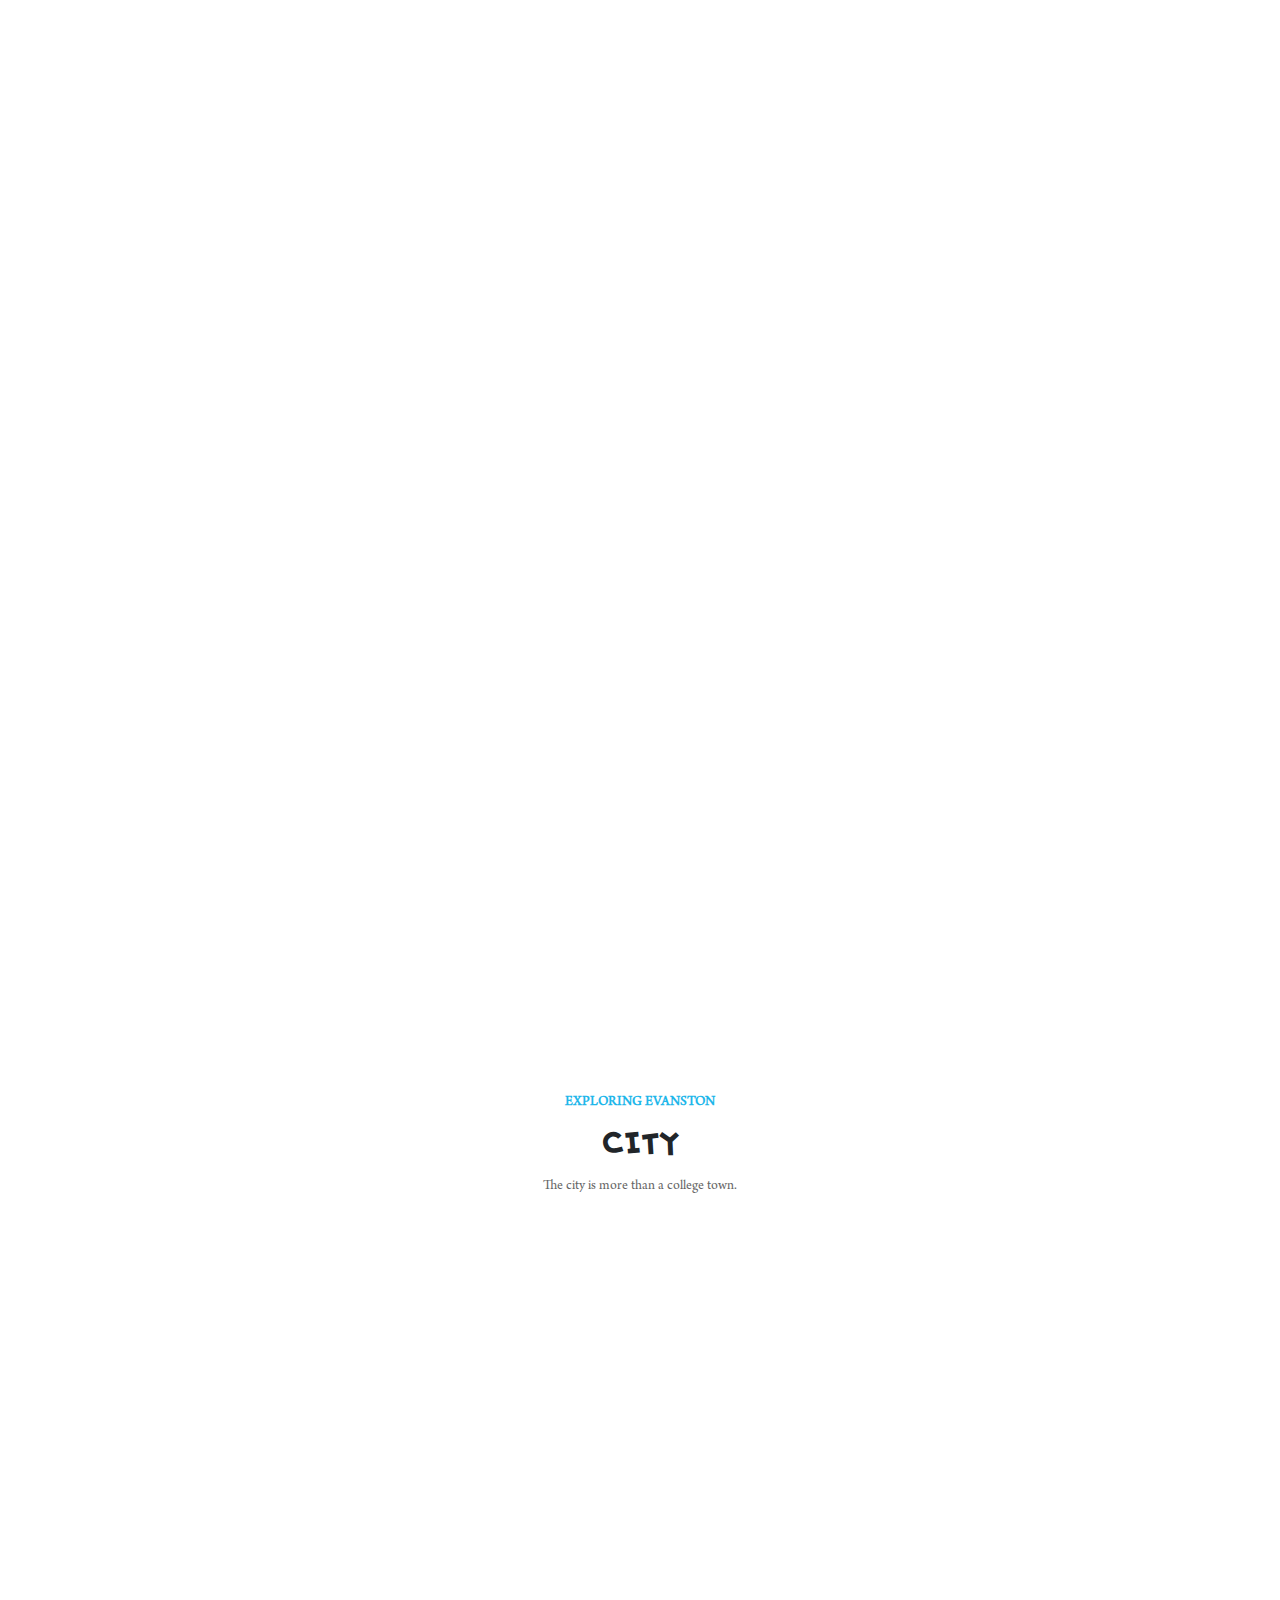
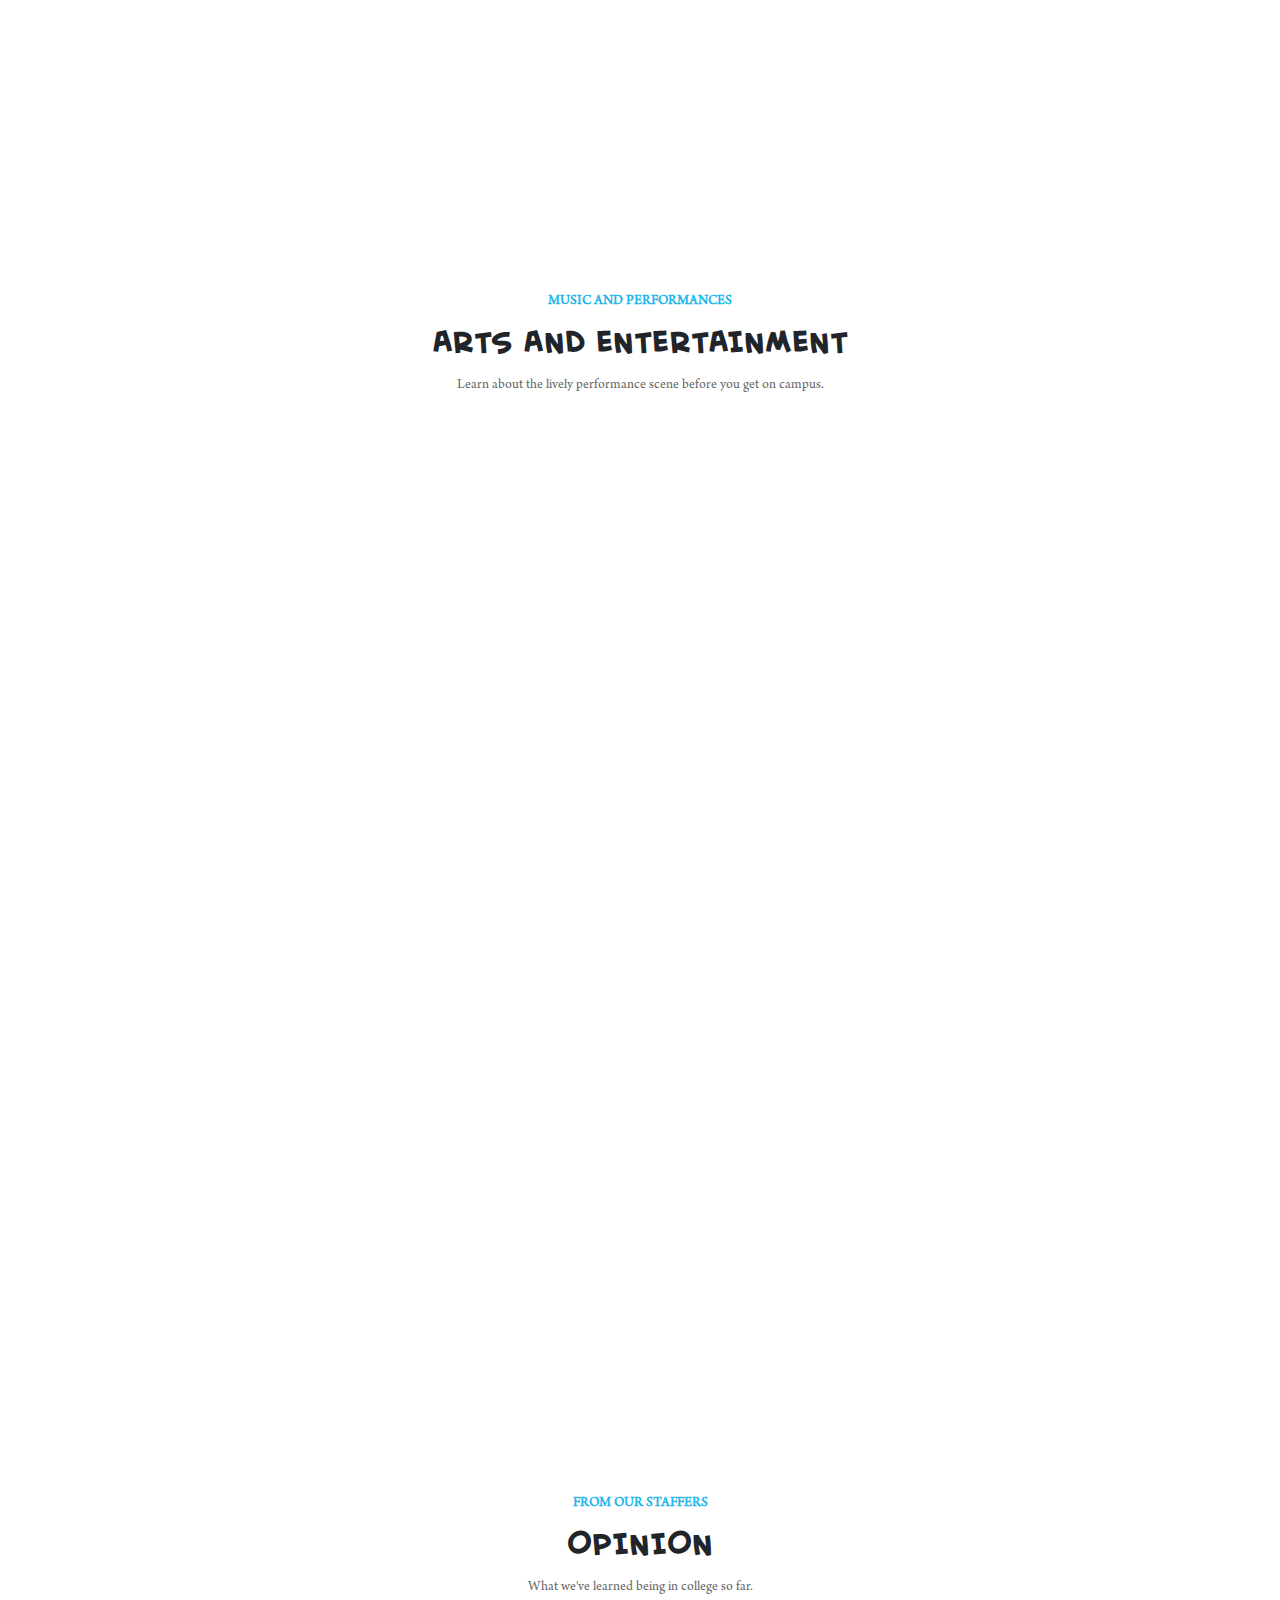
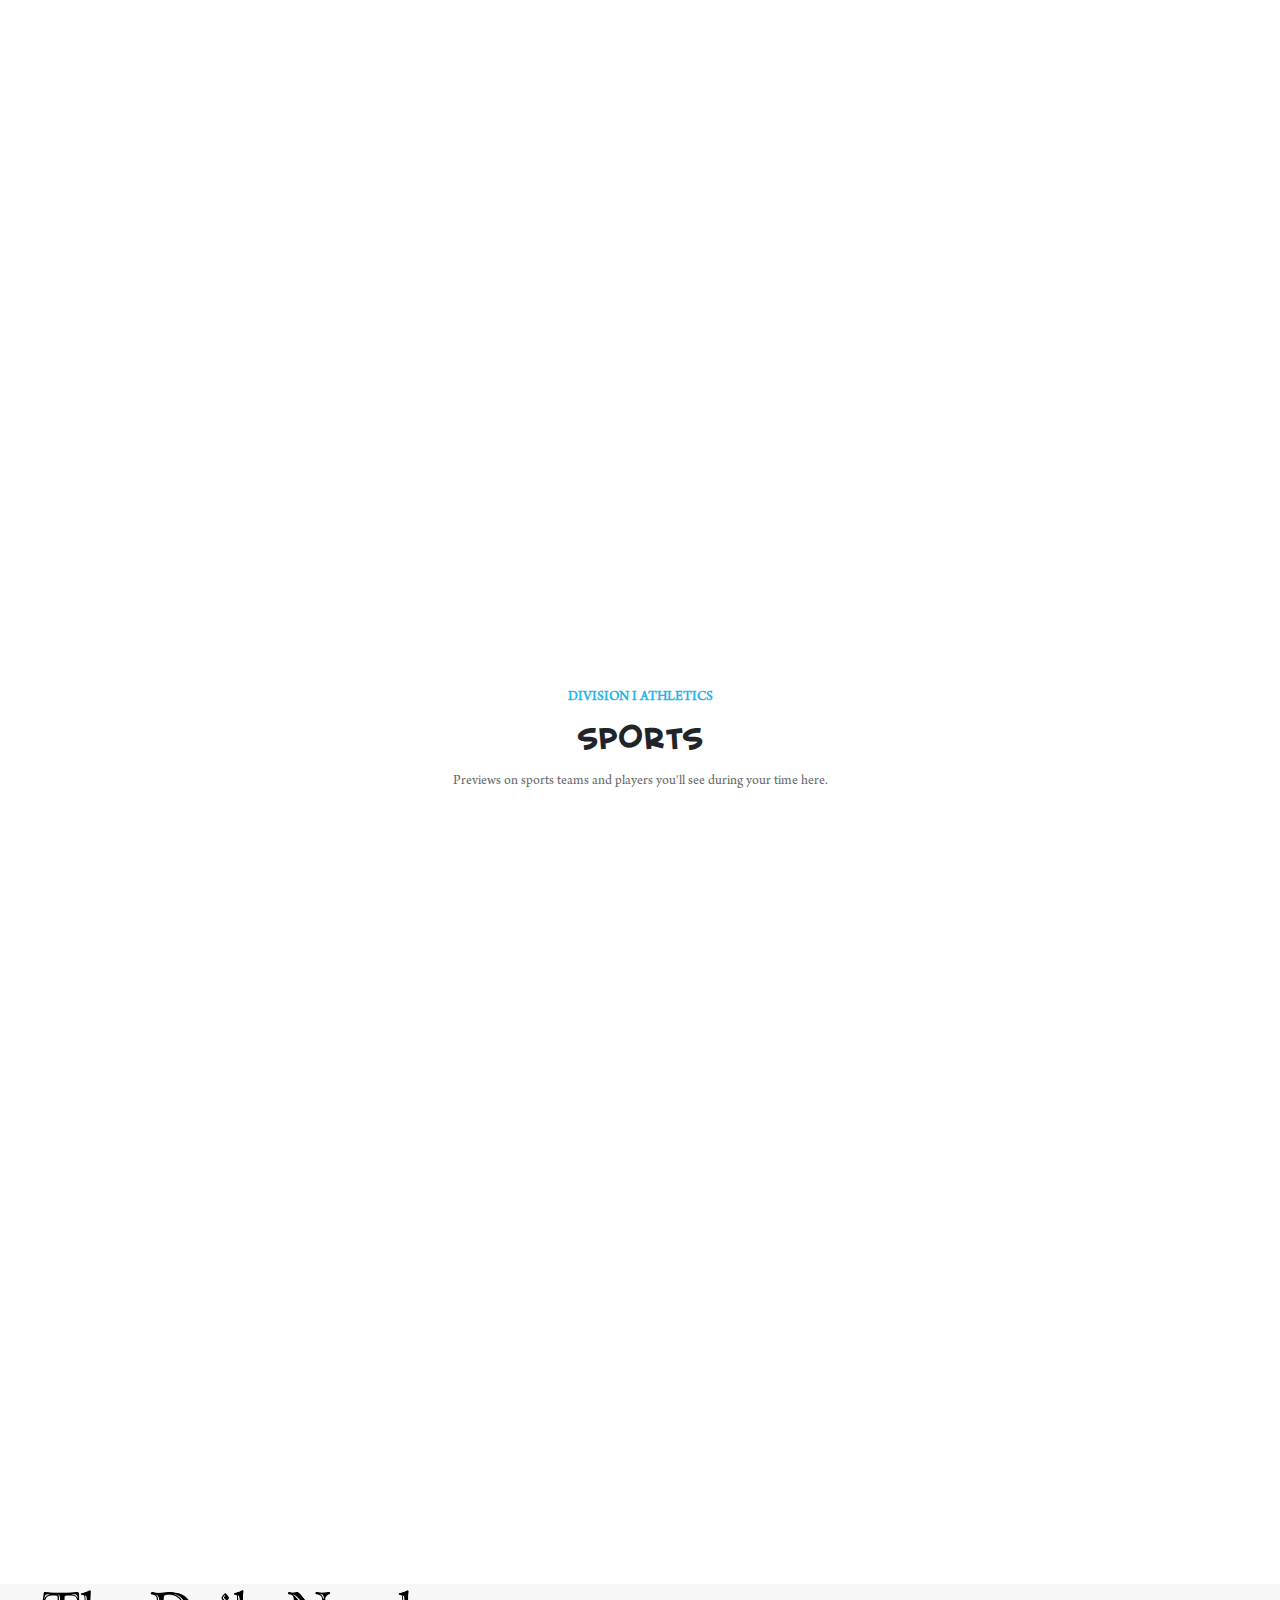
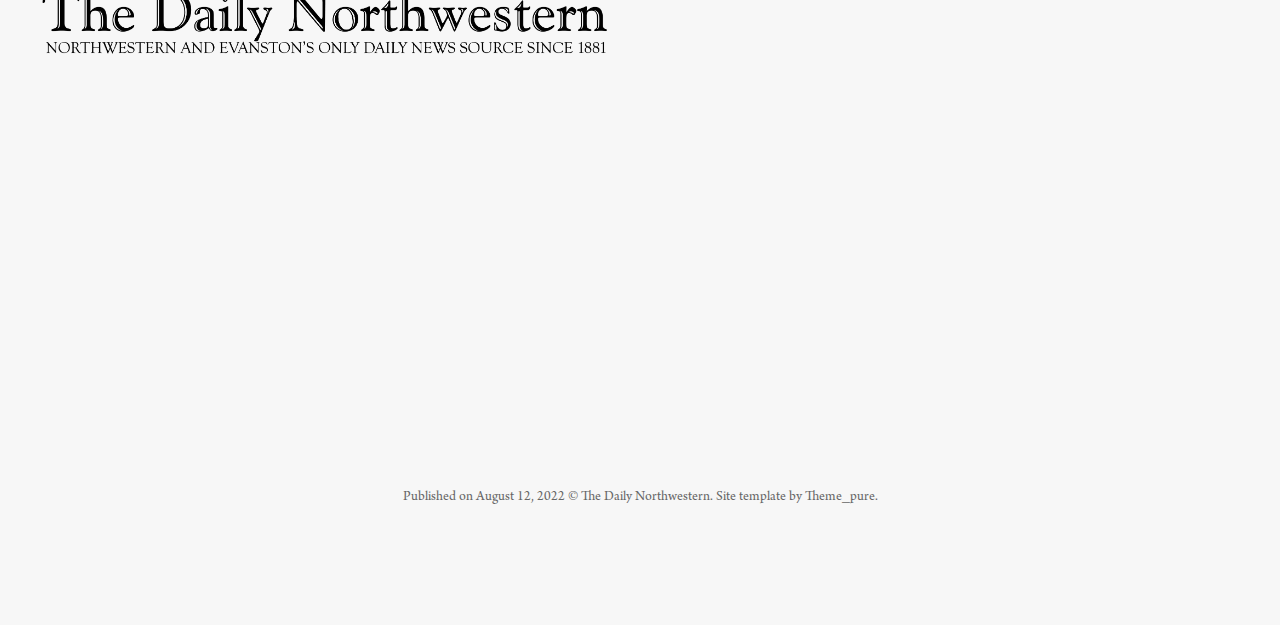
==== commit e549c1d7: "finish copy" ====
--- a/index.html
+++ b/index.html
@@ -53,8 +53,8 @@
                                             <li>
 												<a>About The Daily</a>
                                                 <ul class="sub-menu">
-                                                    <li><a href="https://dailynorthwestern.com/">Website</a></li>
-                                                    <li><a href="https://dailynorthwestern.com/contact/">Contact</a></li>
+                                                    <li><a href="https://dailynorthwestern.com/" target="_blank">Website</a></li>
+                                                    <li><a href="https://dailynorthwestern.com/contact/" target="_blank">Contact</a></li>
                                                 </ul>
                                             </li>
                                         </ul>
@@ -68,7 +68,7 @@
                         <div class="col-xxl-3 col-xl-3 col-lg-3 col-md-6 col-sm-8 col-8">
                             <div class="header-right-wrapper d-flex align-items-center justify-content-end">
 								<div class="logo pr-55 d-inline-block">
-                                    <a><img src="assets/img/logo/white_logo.png" alt="#"></a>
+                                    <a href="https://dailynorthwestern.com/" target="_blank"><img src="assets/img/logo/white_logo.png" alt="#"></a>
                                 </div>
                                 <div class="header-bar ml-20 d-lg-none">
                                     <button type="button" class="header-bar-btn" data-bs-toggle="modal" data-bs-target="#offCanvasModal">
@@ -98,7 +98,7 @@
                     <div class="offcanvas__wrapper">
                         <div class="offcanvas__top d-flex align-items-center mb-60 justify-content-between">
                             <div class="logo">
-                                <a href="index.html">
+                                <a href="https://dailynorthwestern.com/" target="_blank">
                                    <img src="assets/img/logo/black_logo.png" alt="logo">
                                 </a>
                              </div>
@@ -119,13 +119,13 @@
                            <div class="offcanvas__social mt-15">
                               <ul>
                                  <li>
-                                    <a href="https://www.facebook.com/thedailynorthwestern"><i class="fab fa-facebook-f"></i></a>
+                                    <a href="https://www.facebook.com/thedailynorthwestern" target="_blank"><i class="fab fa-facebook-f"></i></a>
                                  </li>
                                  <li>
-                                    <a href="https://twitter.com/thedailynu"><i class="fab fa-twitter"></i></a>
+                                    <a href="https://twitter.com/thedailynu" target="_blank"><i class="fab fa-twitter"></i></a>
                                  </li>
                                  <li>
-                                    <a href="https://www.instagram.com/thedailynu/"><i class="fab fa-instagram"></i></a>
+                                    <a href="https://www.instagram.com/thedailynu/" target="_blank"><i class="fab fa-instagram"></i></a>
                                  </li>
                               </ul>
                            </div>
@@ -144,89 +144,89 @@
             <div class="slider-active dot-style dot-style-1 dot-right">
                 <div class="single-slider slider-height" data-background="assets/img/carousel/march.jpg">
                     <div class="container">
-                        <div class="breadcrumb-title text-center" style="background:rgb(0,0,0,0.5); margin-top:250px">
-                            <h2 style="color:white;">2022 Orientation Issue</h2>
-                            <span style="color:white; font-size:24px"><strong>Your Origin Story</strong></span>
+                        <div class="breadcrumb-title text-center" style=" margin-top:250px">
+                            <h2 style="color:white;">2022 Orientation Issue</h2>
+                            <span class="origin" style="color:white; font-size:24px"><strong>Your Origin Story</strong></span>
                         </div>
                     </div>
                 </div>
                 <div class="single-slider slider-height" data-background="assets/img/carousel/football.jpg">
                     <div class="container">
                         <div class="breadcrumb-title text-center" style="background:rgb(0,0,0,0.5); margin-top:250px">
-                            <h2 style="color:white;">_____ 2022 Orientation Issue _____</h2>
-                            <span style="color:white; font-size:24px"><strong>Your Origin Story</strong></span>
+                            <h2 style="color:white;">2022 Orientation Issue</h2>
+                            <span class="origin" style="color:white; font-size:24px"><strong>Your Origin Story</strong></span>
                         </div>
                     </div>
                 </div>
                 <div class="single-slider slider-height" data-background="assets/img/carousel/kyle.jpg">
                     <div class="container">
                         <div class="breadcrumb-title text-center" style="background:rgb(0,0,0,0.5); margin-top:250px">
-                            <h2 style="color:white;">_____ 2022 Orientation Issue _____</h2>
-                            <span style="color:white; font-size:24px"><strong>Your Origin Story</strong></span>
+                            <h2 style="color:white;">2022 Orientation Issue</h2>
+                            <span class="origin" style="color:white; font-size:24px"><strong>Your Origin Story</strong></span>
                         </div>
                     </div>
                 </div>
                 <div class="single-slider slider-height" data-background="assets/img/carousel/godspell.jpg">
                     <div class="container">
                         <div class="breadcrumb-title text-center" style="background:rgb(0,0,0,0.5); margin-top:250px">
-                            <h2 style="color:white;">_____ 2022 Orientation Issue _____</h2>
-                            <span style="color:white; font-size:24px"><strong>Your Origin Story</strong></span>
+                            <h2 style="color:white;">2022 Orientation Issue</h2>
+                            <span  class="origin" style="color:white; font-size:24px"><strong>Your Origin Story</strong></span>
                         </div>
                     </div>
                 </div>
 				<div class="single-slider slider-height" data-background="assets/img/carousel/fh.jpg">
                     <div class="container">
                         <div class="breadcrumb-title text-center" style="background:rgb(0,0,0,0.5); margin-top:250px">
-                            <h2 style="color:white;">_____ 2022 Orientation Issue _____</h2>
-                            <span style="color:white; font-size:24px"><strong>Your Origin Story</strong></span>
+                            <h2 style="color:white;">2022 Orientation Issue</h2>
+                            <span class="origin" style="color:white; font-size:24px"><strong>Your Origin Story</strong></span>
                         </div>
                     </div>
                 </div>
                 <div class="single-slider slider-height" data-background="assets/img/carousel/blowout.jpg">
                     <div class="container">
                         <div class="breadcrumb-title text-center" style="background:rgb(0,0,0,0.5); margin-top:250px">
-                            <h2 style="color:white;">_____ 2022 Orientation Issue _____</h2>
-                            <span style="color:white; font-size:24px"><strong>Your Origin Story</strong></span>
+                            <h2 style="color:white;">2022 Orientation Issue</h2>
+                            <span class="origin" style="color:white; font-size:24px"><strong>Your Origin Story</strong></span>
                         </div>
                     </div>
                 </div>
                 <div class="single-slider slider-height" data-background="assets/img/carousel/snow.jpg">
                     <div class="container">
                         <div class="breadcrumb-title text-center" style="background:rgb(0,0,0,0.5); margin-top:250px">
-                            <h2 style="color:white;">_____ 2022 Orientation Issue _____</h2>
-                            <span style="color:white; font-size:24px"><strong>Your Origin Story</strong></span>
+                            <h2 style="color:white;">2022 Orientation Issue</h2>
+                            <span class="origin" style="color:white; font-size:24px"><strong>Your Origin Story</strong></span>
                         </div>
                     </div>
                 </div>
                 <div class="single-slider slider-height" data-background="assets/img/carousel/patisserie.jpg">
                     <div class="container">
                         <div class="breadcrumb-title text-center" style="background:rgb(0,0,0,0.5); margin-top:250px">
-                            <h2 style="color:white;">_____ 2022 Orientation Issue _____</h2>
-                            <span style="color:white; font-size:24px"><strong>Your Origin Story</strong></span>
+                            <h2 style="color:white;">2022 Orientation Issue</h2>
+                            <span class="origin" style="color:white; font-size:24px"><strong>Your Origin Story</strong></span>
                         </div>
                     </div>
                 </div>
 				<div class="single-slider slider-height" data-background="assets/img/carousel/abolish.jpg">
                     <div class="container">
                         <div class="breadcrumb-title text-center" style="background:rgb(0,0,0,0.5); margin-top:250px">
-                            <h2 style="color:white;">_____ 2022 Orientation Issue _____</h2>
-                            <span style="color:white; font-size:24px"><strong>Your Origin Story</strong></span>
+                            <h2 style="color:white;">2022 Orientation Issue</h2>
+                            <span class="origin" style="color:white; font-size:24px"><strong>Your Origin Story</strong></span>
                         </div>
                     </div>
                 </div>
                 <div class="single-slider slider-height" data-background="assets/img/carousel/nudm.jpg">
                     <div class="container">
                         <div class="breadcrumb-title text-center" style="background:rgb(0,0,0,0.5); margin-top:250px">
-                            <h2 style="color:white;">_____ 2022 Orientation Issue _____</h2>
-                            <span style="color:white; font-size:24px"><strong>Your Origin Story</strong></span>
+                            <h2 style="color:white;">2022 Orientation Issue</h2>
+                            <span class="origin" style="color:white; font-size:24px"><strong>Your Origin Story</strong></span>
                         </div>
                     </div>
                 </div>
 				<div class="single-slider slider-height" data-background="assets/img/carousel/commencement.png">
                     <div class="container">
                         <div class="breadcrumb-title text-center" style="background:rgb(0,0,0,0.5); margin-top:250px">
-                            <h2 style="color:white;">_____ 2022 Orientation Issue _____</h2>
-                            <span style="color:white; font-size:24px"><strong>Your Origin Story</strong></span>
+                            <h2 style="color:white;">2022 Orientation Issue</h2>
+                            <span class="origin" style="color:white; font-size:24px"><strong>Your Origin Story</strong></span>
                         </div>
                     </div>
                 </div>
@@ -245,7 +245,7 @@
                 <div class="row row-2">
                     <div class="col-xxl-6 col-xl-6 col-md-6 col-12">
                         <div class="single-category mb-20 p-rel wow fadeInUp" data-wow-delay=".1s">
-                            <a href="#">
+                            <a href="https://dailynorthwestern.com/2022/08/12/orientation-2022/letter-from-the-editor-the-mistakes-we-make/" target="_blank"></a>
                                 <div class="cat-thumb fix">
                                     <img src="assets/img/opinion/arch.png" alt="#">
                                 </div>
@@ -279,10 +279,10 @@
                     <div class="col-xxl-3 col-xl-3 col-lg-4 col-md-6 col-sm-6">
                         <div class="single-product mb-15 wow fadeInUp" data-wow-delay=".1s">
                             <div class="product-thumb">
-                                <img src="assets/img/campus/yearinreview_campus.jpg" alt="#">
+                                <a href="https://dailynorthwestern.com/2022/08/12/orientation-2022/year-in-review-nus-top-stories-from-2021-22/" target="_blank"><img src="assets/img/campus/yearinreview_campus.jpg" alt="#"></a>
                             </div>
                             <div class="product-content">
-                                <h4 class="pro-title pro-title-1"><a href="#">Year in Review: NU’s top stories from 2021-22</a></h4>
+                                <h4 class="pro-title pro-title-1"><a href="https://dailynorthwestern.com/2022/08/12/orientation-2022/year-in-review-nus-top-stories-from-2021-22/" target="_blank">Year in Review: NU’s top stories from 2021-22</a></h4>
                                 <div class="pro-price">
                                     <span>In Northwestern’s first year fully in person since 2019, students saw evolutions in COVID-19 policies, labor fights across campus and a range of student protests. Organizations were also able to gather in person and host campus traditions, allowing students to come together for the first time in more than a year and a half.</span>
                                 </div>
@@ -292,10 +292,10 @@
 					<div class="col-xxl-3 col-xl-3 col-lg-4 col-md-6 col-sm-6">
                         <div class="single-product mb-15 wow fadeInUp" data-wow-delay=".1s">
                             <div class="product-thumb">
-                                <img src="assets/img/campus/northwebster.jpg" alt="#">
+                                <a href="https://dailynorthwestern.com/2022/08/12/orientation-2022/northwebster-a-dictionary-for-translating-northwesterns-dialect/"  target="_blank"><img src="assets/img/campus/northwebster.jpg" alt="#"></a>
                             </div>
                             <div class="product-content">
-                                <h4 class="pro-title pro-title-1"><a href="#">Northwebster: A dictionary for translating Northwestern’s dialect</a></h4>
+                                <h4 class="pro-title pro-title-1"><a href="https://dailynorthwestern.com/2022/08/12/orientation-2022/northwebster-a-dictionary-for-translating-northwesterns-dialect/"  target="_blank">Northwebster: A dictionary for translating Northwestern’s dialect</a></h4>
                                 <div class="pro-price">
                                     <span>We’re all too familiar with the feeling when you’re introduced to a new atmosphere and you’re using Google Maps to get around campus. And when you ask for directions, you get hit with jargon like “Norbucks” and “SPAC,” and your phone returns no search results. The Daily has compiled a reference list to help you navigate this seemingly foreign language.</span>
                                 </div>
@@ -305,10 +305,10 @@
 					<div class="col-xxl-3 col-xl-3 col-lg-4 col-md-6 col-sm-6">
                         <div class="single-product mb-15 wow fadeInUp" data-wow-delay=".1s">
                             <div class="product-thumb">
-                                <img src="assets/img/campus/dorms.jpg" alt="#">
+                                <a href="https://dailynorthwestern.com/2022/08/12/orientation-2022/welcome-home-wildcats-breaking-down-dorm-life-at-northwestern/" target="_blank"><img src="assets/img/campus/dorms.jpg" alt="#"></a>
                             </div>
                             <div class="product-content">
-                                <h4 class="pro-title pro-title-1"><a href="#">Welcome home, Wildcats: breaking down dorm life at Northwestern</a></h4>
+                                <h4 class="pro-title pro-title-1"><a href="https://dailynorthwestern.com/2022/08/12/orientation-2022/welcome-home-wildcats-breaking-down-dorm-life-at-northwestern/" target="_blank">Welcome home, Wildcats: breaking down dorm life at Northwestern</a></h4>
                                 <div class="pro-price">
                                     <span>Living in a residence hall is a huge transition, and feeling at home on campus is an integral part of adapting to life at Northwestern. We’re breaking down the ins and outs of living on campus.</span>
                                 </div>
@@ -318,10 +318,10 @@
 					<div class="col-xxl-3 col-xl-3 col-lg-4 col-md-6 col-sm-6">
                         <div class="single-product mb-15 wow fadeInUp" data-wow-delay=".1s">
                             <div class="product-thumb">
-                                <img src="assets/img/campus/asg.jpg" alt="#">
+                                <a href="https://dailynorthwestern.com/2022/08/12/orientation-2022/a-guide-to-associated-student-government-northwesterns-body-of-student-representatives/"  target="_blank"><img src="assets/img/campus/asg.jpg" alt="#"></a>
                             </div>
                             <div class="product-content">
-                                <h4 class="pro-title pro-title-1"><a href="#">A guide to Associated Student Government, Northwestern’s body of student representatives</a></h4>
+                                <h4 class="pro-title pro-title-1"><a href="https://dailynorthwestern.com/2022/08/12/orientation-2022/a-guide-to-associated-student-government-northwesterns-body-of-student-representatives/" target="_blank">A guide to Associated Student Government, Northwestern’s body of student representatives</a></h4>
                                 <div class="pro-price">
                                     <span>Alongside dozens of student organizations, incoming Northwestern students have the opportunity to become involved with Associated Student Government during Fall Quarter. Ahead of the fall election cycle, here’s a guide to everything you need to know about NU’s body of student representatives.</span>
                                 </div>
@@ -337,31 +337,31 @@
             <div class="pl-20 pr-20">
                 <div class="row row-2">
                     <div class="col-xxl-6 col-lg-6 col-md-6">
-                        <div class="single-banner p-rel fix mb-30 mb-md-0">
+                        <div class="single-banner p-rel fix mb-30 mb-md-0" style="height:650px">
                             <div class="thumb">
-                                <img src="assets/img/campus/transfer.jpg" class=" wow fadeInRight h-100"
+                                <img src="assets/img/campus/community.jpg" class=" wow fadeInRight h-100"
                                     data-wow-delay=".10s" alt="#">
                             </div>
                             <div class="banner-content banner-content-1 wow fadeInLeft" data-wow-delay=".10s">
-                                <h4><a href="shop.html"><div style="background-color:white;">Transfer students reflect on introductions to NU</div></a></h4>
-                                <p><div style="background-color:white;">“It’s always a thing in orientation week when they’re speaking, they’re like, ‘Welcome to the class of 2026 … and transfers.’ So it’s kind of something that we’ve just owned now,” Communication sophomore Jhil Patel said.</div></p>
+                                <h4><a href="https://dailynorthwestern.com/2022/08/12/orientation-2022/community-spaces-for-marginalized-students-at-northwestern/"><div style="background-color:white;">Community spaces for marginalized students at Northwestern</div></a></h4>
+                                <p><div style="background-color:white;">Entering the first-year of college can be both difficult and stressful for anybody. However, these challenges can be even more present for students with marginalized identities entering a community they may not be familiar with. Luckily, Northwestern offers resources and communities for students of various backgrounds throughout their college experience.</div></p>
                                 <div class="p-btn p-btn-2">
-                                    <a href="#">read more</a>
+                                    <a href="https://dailynorthwestern.com/2022/08/12/orientation-2022/community-spaces-for-marginalized-students-at-northwestern/">read more</a>
                                 </div>
                             </div>
                         </div>
                     </div>
                     <div class="col-xxl-6 col-lg-6 col-md-6">
-                        <div class="single-banner p-rel fix wow fadeInRight" data-wow-delay=".15s">
+                        <div class="single-banner p-rel fix wow fadeInRight" data-wow-delay=".15s" style="height:650px">
                             <div class="thumb ">
                                 <img src="assets/img/campus/fgli.jpg" class=" wow fadeInRLeft h-100"
                                     data-wow-delay=".10s" alt="#">
                             </div>
                             <div class="banner-content banner-content-1  wow fadeInLeft" data-wow-delay=".15s">
-                                <h4><a href="shop.html"><div style="background-color:white;">Here’s how to survive Northwestern on a budget</div></a></h4>
+                                <h4><a href="https://dailynorthwestern.com/2022/08/12/orientation-2022/calling-all-incoming-first-generation-low-income-students-heres-how-to-survive-northwestern-on-a-budget/"><div style="background-color:white;">Here’s how to survive Northwestern on a budget</div></a></h4>
                                 <p><div style="background-color:white;">If you identify as FGLI, here are some tips and tricks to deal with attending an institution with an abundance of wealth and an environment that isn’t always conducive to accommodating your needs.</div></p>
                                 <div class="p-btn p-btn-2">
-                                    <a href="#">read more</a>
+                                    <a href="https://dailynorthwestern.com/2022/08/12/orientation-2022/calling-all-incoming-first-generation-low-income-students-heres-how-to-survive-northwestern-on-a-budget/">read more</a>
                                 </div>
                             </div>
                         </div>
@@ -373,7 +373,7 @@
 				<div class="col-xxl-12">
 					<div class="btn-area text-center wow fadeInUp" data-wow-delay="1.2s">
 						<div class="p-btn p-btn-1">
-							<a href="shop.html">See more on campus</a>
+							<a href="campus.html">See more on campus</a>
 						</div>
 					</div>
 				</div>
@@ -397,10 +397,10 @@
                     <div class="col-xxl-3 col-xl-3 col-lg-4 col-md-6 col-sm-6">
                         <div class="single-product mb-15 wow fadeInUp" data-wow-delay=".1s">
                             <div class="product-thumb">
-                                <img src="assets/img/city/yearinreview_city.jpg" alt="#">
+                                <a href="https://dailynorthwestern.com/2022/08/12/orientation-2022/year-in-review-top-stories-in-evanston-of-the-last-year/" target="_blank"><img src="assets/img/city/yearinreview_city.jpg" alt="#"></a>
                             </div>
                             <div class="product-content">
-                                <h4 class="pro-title pro-title-1"><a href="product-details.html">Year in Review: Top stories in Evanston of the last year</a></h4>
+                                <h4 class="pro-title pro-title-1"><a href="https://dailynorthwestern.com/2022/08/12/orientation-2022/year-in-review-top-stories-in-evanston-of-the-last-year/" target="_blank">Year in Review: Top stories in Evanston of the last year</a></h4>
                                 <div class="pro-price">
                                     <span>In the last year, Evanston has looked to reckon with its racist history by kicking off a Restorative Housing Program, introduced mental health initiatives to provide policing alternatives and has aimed to pack its downtown with office buildings, threatening small businesses that are fighting rising food costs.</span>
                                 </div>
@@ -410,10 +410,10 @@
 					<div class="col-xxl-3 col-xl-3 col-lg-4 col-md-6 col-sm-6">
                         <div class="single-product mb-15 wow fadeInUp" data-wow-delay=".1s">
                             <div class="product-thumb">
-                                <img src="assets/img/city/evanston_primer.png" alt="#">
+                                <a href="https://dailynorthwestern.com/2022/08/12/orientation-2022/moving-to-evanston-for-the-first-time-heres-what-you-need-to-know/" target="_blank"><img src="assets/img/city/evanston_primer.png" alt="#"></a>
                             </div>
                             <div class="product-content">
-                                <h4 class="pro-title pro-title-1"><a href="product-details.html">Moving to Evanston for the first time? Here’s what you need to know</a></h4>
+                                <h4 class="pro-title pro-title-1"><a href="https://dailynorthwestern.com/2022/08/12/orientation-2022/moving-to-evanston-for-the-first-time-heres-what-you-need-to-know/" target="_blank">Moving to Evanston for the first time? Here’s what you need to know</a></h4>
                                 <div class="pro-price">
                                     <span>When people who aren’t familiar with Northwestern ask me where I go to school, I often find myself telling them my university is in “a suburb just outside of Chicago.” Once you’re here, though, you’ll quickly realize Evanston is a strong community of 78,000 people with a long history and many sites to explore. Here’s The Daily’s overview of the city we call home. </span>
                                 </div>
@@ -423,10 +423,10 @@
 					<div class="col-xxl-3 col-xl-3 col-lg-4 col-md-6 col-sm-6">
                         <div class="single-product mb-15 wow fadeInUp" data-wow-delay=".1s">
                             <div class="product-thumb">
-                                <img src="assets/img/city/transit.jpeg" alt="#">
+                                <a href="https://dailynorthwestern.com/2022/08/12/orientation-2022/your-guide-to-public-transit-on-campus-in-evanston-and-around-chicago/" target="_blank"><img src="assets/img/city/transit.jpeg" alt="#"></a>
                             </div>
                             <div class="product-content">
-                                <h4 class="pro-title pro-title-1"><a href="product-details.html">Your guide to public transit on campus, in Evanston and around Chicago</a></h4>
+                                <h4 class="pro-title pro-title-1"><a href="https://dailynorthwestern.com/2022/08/12/orientation-2022/your-guide-to-public-transit-on-campus-in-evanston-and-around-chicago/" target="_blank">Your guide to public transit on campus, in Evanston and around Chicago</a></h4>
                                 <div class="pro-price">
                                     <span>The abundance of public transportation in Evanston and Chicago will help you move quickly around campus and head downtown to explore the U.S.’s third largest city. But with seemingly endless transit options, finding the quickest and most cost-efficient ways to get around can be daunting.</span>
                                 </div>
@@ -436,10 +436,10 @@
 					<div class="col-xxl-3 col-xl-3 col-lg-4 col-md-6 col-sm-6">
                         <div class="single-product mb-15 wow fadeInUp" data-wow-delay=".1s">
                             <div class="product-thumb">
-                                <img src="assets/img/city/study.jpg" alt="#">
+                                <a href="https://dailynorthwestern.com/2022/08/12/orientation-2022/evanston-study-spots-you-wont-want-to-miss/" target="_blank"><img src="assets/img/city/study.jpg" alt="#"></a>
                             </div>
                             <div class="product-content">
-                                <h4 class="pro-title pro-title-1"><a href="product-details.html">Evanston study spots you won’t want to miss</a></h4>
+                                <h4 class="pro-title pro-title-1"><a href="https://dailynorthwestern.com/2022/08/12/orientation-2022/evanston-study-spots-you-wont-want-to-miss/" target="_blank">Evanston study spots you won’t want to miss</a></h4>
                                 <div class="pro-price">
                                     <span>Throughout your time at Northwestern, you’ll eventually grow tired of the silence and Gothic structures of Deering Library or the rambunctious core of Main Library. Here are some of the best study spots around Evanston — if you can find a table, of course.</span>
                                 </div>
@@ -450,7 +450,7 @@
                     <div class="col-xxl-12">
                         <div class="btn-area text-center wow fadeInUp" data-wow-delay="1.2s">
                             <div class="p-btn p-btn-1">
-                                <a href="shop.html">See more around town</a>
+                                <a href="city.html">See more around town</a>
                             </div>
                         </div>
                     </div>
@@ -482,9 +482,9 @@
                                     data-wow-delay=".10s" alt="#">
                             </div>
                             <div class="banner-content banner-content-1 wow fadeInLeft" data-wow-delay=".10s">
-                                <h4><a href="shop.html"><div style="background-color:white;">Find your tune in Northwestern’s a cappella scene</div></a></h4>
+                                <h4><a href="https://dailynorthwestern.com/2022/08/12/orientation-2022/find-your-tune-in-northwesterns-a-cappella-scene/" target="_blank"><div style="background-color:white;">Find your tune in Northwestern’s a cappella scene</div></a></h4>
                                 <div class="p-btn p-btn-2">
-                                    <a href="#">read more</a>
+                                    <a href="https://dailynorthwestern.com/2022/08/12/orientation-2022/find-your-tune-in-northwesterns-a-cappella-scene/" target="_blank">read more</a>
                                 </div>
                             </div>
                         </div>
@@ -496,9 +496,9 @@
                                     data-wow-delay=".10s" alt="#">
                             </div>
                             <div class="banner-content banner-content-1 wow fadeInLeft" data-wow-delay=".10s">
-                                <h4><a href="shop.html"><div style="background-color:white;">So now you go to Northwestern: Navigating the wide publications scene</div></a></h4>
+                                <h4><a href="https://dailynorthwestern.com/2022/08/12/orientation-2022/so-now-you-go-to-northwestern-navigating-the-wide-publications-scene/" target="_blank"><div style="background-color:white;">So now you go to Northwestern: Navigating the wide publications scene</div></a></h4>
                                 <div class="p-btn p-btn-2">
-                                    <a href="#">read more</a>
+                                    <a href="https://dailynorthwestern.com/2022/08/12/orientation-2022/so-now-you-go-to-northwestern-navigating-the-wide-publications-scene/" target="_blank">read more</a>
                                 </div>
                             </div>
                         </div>
@@ -513,9 +513,9 @@
                                     data-wow-delay=".10s" alt="#">
                             </div>
                             <div class="banner-content banner-content-1  wow fadeInLeft" data-wow-delay=".15s">
-                                <h4><a href="shop.html"><div style="background-color:white;">A myriad of student dance groups to check out this year</div></a></h4>
+                                <h4><a href="https://dailynorthwestern.com/2022/08/12/orientation-2022/a-myriad-of-student-dance-groups-to-check-out-this-year/" target="_blank"><div style="background-color:white;">A myriad of student dance groups to check out this year</div></a></h4>
                                 <div class="p-btn p-btn-2">
-                                    <a href="#">read more</a>
+                                    <a href="https://dailynorthwestern.com/2022/08/12/orientation-2022/a-myriad-of-student-dance-groups-to-check-out-this-year/" target="_blank">read more</a>
                                 </div>
                             </div>
                         </div>
@@ -527,9 +527,9 @@
                                     data-wow-delay=".10s" alt="#">
                             </div>
                             <div class="banner-content banner-content-1  wow fadeInLeft" data-wow-delay=".15s">
-                                <h4><a href="shop.html"><div style="background-color:white;">A guide to Northwestern theatre groups</div></a></h4>
+                                <h4><a href="https://dailynorthwestern.com/2022/08/12/orientation-2022/a-guide-to-northwestern-theatre-groups/" target="_blank"><div style="background-color:white;">A guide to Northwestern theatre groups</div></a></h4>
                                 <div class="p-btn p-btn-2">
-                                    <a href="#">read more</a>
+                                    <a href="https://dailynorthwestern.com/2022/08/12/orientation-2022/a-guide-to-northwestern-theatre-groups/" target="_blank">read more</a>
                                 </div>
                             </div>
                         </div>
@@ -557,9 +557,9 @@
                 <div class="row mb-45">
                     <div class="col-xxl-12">
                         <div class="section-title text-center">
-                            <span class="p-subtitle">Our staffers' voices</span>
+                            <span class="p-subtitle">From our staffers</span>
                             <h3 class="p-title pb-15 mb-0">Opinion</h3>
-                            <p class="p-desc">What we've learned being in college.</p>
+                            <p class="p-desc">What we've learned being in college so far.</p>
                         </div>
                     </div>
                 </div>
@@ -567,16 +567,16 @@
                     <div class="col-xxl-12">
                         <div class="single-blog wow fadeInUp" data-wow-delay=".4s">
                             <div class="blog-thumb">
-                                <a href="blog-details.html"><img src="assets/img/opinion/isabel.png" alt="#"></a>
+                                <a href="https://dailynorthwestern.com/2022/08/12/orientation-2022/funk-letter-to-my-freshman-self-what-i-wish-someone-had-told-me/" target="_blank"><img src="assets/img/opinion/isabel.png" alt="#"></a>
                             </div>
                             <div class="blog-content">
                                 <div class="blog-meta">
-                                    By <a href="#"><span>Isabel Funk</span></a>
-                                </div>
-                                <h5 class="blog-title blog-title-1"><a href="blog-details.html">Funk: Letter to my freshman self — what I wish someone had told me</a></h5>
+                                    By <a href="https://dailynorthwestern.com/staff_name/isabel-funk/" target="_blank"><span>Isabel Funk</span></a>
+                                </div>
+                                <h5 class="blog-title blog-title-1"><a href="https://dailynorthwestern.com/2022/08/12/orientation-2022/funk-letter-to-my-freshman-self-what-i-wish-someone-had-told-me/" target="_blank">Funk: Letter to my freshman self — what I wish someone had told me</a></h5>
                                 <p>After two years at this school, I’ve learned a thing or two. I might not always be the greatest at taking my own advice, but I’m here to try to put some of your worries about college at ease.</p>
                                 <div class="p-btn p-btn-3">
-                                    <a href="blog-details.html">Continue Reading</a>
+                                    <a href="https://dailynorthwestern.com/2022/08/12/orientation-2022/funk-letter-to-my-freshman-self-what-i-wish-someone-had-told-me/" target="_blank">Continue Reading</a>
                                 </div>
                             </div>
                         </div>
@@ -584,16 +584,16 @@
                     <div class="col-xxl-12">
                         <div class="single-blog  wow fadeInUp" data-wow-delay=".6s">
                             <div class="blog-thumb">
-                                <a href="blog-details.html"><img src="assets/img/opinion/angeli.png" alt="#"></a>
+                                <a href="https://dailynorthwestern.com/2022/08/12/orientation-2022/mittal-finding-cohesion-among-polar-interests/" target="_blank"><img src="assets/img/opinion/angeli.png" alt="#"></a>
                             </div>
                             <div class="blog-content">
                                 <div class="blog-meta">
-                                    By <a href="#"><span>Angeli Mittal</span></a>
-                                </div>
-                                <h5 class="blog-title blog-title-1"><a href="blog-details.html">Mittal: Finding cohesion among polar interests</a></h5>
+                                    By <a href="https://dailynorthwestern.com/staff_name/angeli-mittal/" target="_blank"><span>Angeli Mittal</span></a>
+                                </div>
+                                <h5 class="blog-title blog-title-1"><a href="https://dailynorthwestern.com/2022/08/12/orientation-2022/mittal-finding-cohesion-among-polar-interests/" target="_blank">Mittal: Finding cohesion among polar interests</a></h5>
                                 <p>People tell you college is about trying something new, and here I was just trying to fill in the gaps high school left behind. It was nice to feel like I created some home away from home, but I quickly realized it’s not easy trying to do the same things in a new setting.</p>
                                 <div class="p-btn p-btn-3">
-                                    <a href="blog-details.html">Continue Reading</a>
+                                    <a href="https://dailynorthwestern.com/2022/08/12/orientation-2022/mittal-finding-cohesion-among-polar-interests/" target="_blank">Continue Reading</a>
                                 </div>
                             </div>
                         </div>
@@ -601,37 +601,16 @@
                     <div class="col-xxl-12">
                         <div class="single-blog  wow fadeInUp" data-wow-delay=".8s">
                             <div class="blog-thumb">
-                                <a href="blog-details.html"><img src="assets/img/opinion/joanna.png" alt="#"></a>
+                                <a href="https://dailynorthwestern.com/2022/08/12/orientation-2022/hou-you-belong-here-and-you-dont-need-to-sacrifice-your-well-being-to-prove-it/" target="_blank"><img src="assets/img/opinion/joanna.png" alt="#"></a>
                             </div>
                             <div class="blog-content">
                                 <div class="blog-meta">
-                                    By <a href="#"><span>Joanna Hou</span></a>
-                                </div>
-                                <h5 class="blog-title blog-title-1"><a href="blog-details.html">Hou: You belong here, and you don’t need to sacrifice your well-being to prove it</a></h5>
+                                    By <a href="https://dailynorthwestern.com/staff_name/joanna-hou/" target="_blank"><span>Joanna Hou</span></a>
+                                </div>
+                                <h5 class="blog-title blog-title-1"><a href="https://dailynorthwestern.com/2022/08/12/orientation-2022/hou-you-belong-here-and-you-dont-need-to-sacrifice-your-well-being-to-prove-it/" target="_blank">Hou: You belong here, and you don’t need to sacrifice your well-being to prove it</a></h5>
                                 <p>Establishing boundaries ultimately made me more confident in myself and what I deserve, and I’ve fostered better relationships with friends and work as a result. </p>
                                 <div class="p-btn p-btn-3">
-                                    <a href="blog-details.html">Continue Reading</a>
-                                </div>
-                            </div>
-                        </div>
-                    </div>
-                    <div class="col-xxl-12">
-                        <div class="single-blog wow fadeInUp" data-wow-delay="1s">
-                            <div class="blog-thumb">
-                                <a href="blog-details.html"><img src="assets/img/blog/blog-4.jpg" alt="#"></a>
-                            </div>
-                            <div class="blog-content">
-                                <a href="#" class="tag-btn">HANDBAG</a>
-                                <div class="blog-meta">
-                                    Post date <a href="#"><span>20 Sep 2020</span></a> / By <a
-                                        href="#"><span>Admin</span></a>.
-                                </div>
-                                <h5 class="blog-title blog-title-1"><a href="blog-details.html">Seven Things You Should Know About
-                                        Handbag.</a></h5>
-                                <p>Handbags are one of the most important things in a woman’s life. Sometimes, people
-                                    after monitoring your personality...</p>
-                                <div class="p-btn p-btn-3">
-                                    <a href="blog-details.html">Continue Reading</a>
+                                    <a href="https://dailynorthwestern.com/2022/08/12/orientation-2022/hou-you-belong-here-and-you-dont-need-to-sacrifice-your-well-being-to-prove-it/" target="_blank">Continue Reading</a>
                                 </div>
                             </div>
                         </div>
@@ -654,56 +633,56 @@
         <div class="instagram-gallery">
             <ul>
                 <li class="wow fadeInUp" data-wow-delay=".1s" style="margin-right:3px">
-                    <a href="#"><img src="assets/img/sports/football_sq.jpeg" alt="img" style="width:320px;"></a>
-                    <a href="assets/img/sports/football_sq.jpeg" class="action popup-image"></a>
+                    <a href="https://dailynorthwestern.com/2022/08/12/orientation-2022/football-northwestern-aims-to-rebound-after-down-year-and-tough-offseason/" target="_blank"><img src="assets/img/sports/football_sq.jpeg" alt="img" style="width:320px;"></a>
+                    <a href="assets/img/sports/football_sq.jpeg" target="_blank" class="action"></a>
                 </li>
                 <li class="wow fadeInUp" data-wow-delay=".3s" style="margin-right:3px">
-                    <a href="#"><img src="assets/img/sports/lax_sq.jpg" alt="img" style="width:320px;"></a>
-                    <a href="assets/img/sports/lax_sq.jpg" class="action popup-image"></a>
+                    <a href="https://dailynorthwestern.com/2022/08/12/orientation-2022/lacrosse-northwestern-looks-to-rebuild-remain-competitive-on-national-scale/" target="_blank"><img src="assets/img/sports/lax_sq.jpg" alt="img" style="width:320px;"></a>
+                    <a href="assets/img/sports/lax_sq.jpg" target="_blank" class="action"></a>
                 </li>
                 <li class="wow fadeInUp" data-wow-delay=".6s" style="margin-right:3px">
-                    <a href="#"><img src="assets/img/sports/wbball_sq.jpg" alt="img" style="width:320px"></a>
-                    <a href="assets/img/sports/wbball_sq.jpg" class="action popup-image"></a>
+                    <a href="https://dailynorthwestern.com/2022/08/12/orientation-2022/womens-basketball-northwestern-looks-to-regroup-in-the-post-burton-era/" target="_blank"><img src="assets/img/sports/wbball_sq.jpg" alt="img" style="width:320px"></a>
+                    <a href="assets/img/sports/wbball_sq.jpg" target="_blank" class="action"></a>
                 </li>
                 <li class="wow fadeInUp" data-wow-delay=".9s" style="margin-right:3px">
-                    <a href="#"><img src="assets/img/sports/fh_sq.JPG" alt="img" style="width:320px;"></a>
-                    <a href="assets/img/sports/fh_sq.JPG" class="action popup-image"></a>
+                    <a href="https://dailynorthwestern.com/2022/08/12/orientation-2022/field-hockey-northwestern-aims-to-claim-second-national-championship-this-fall-following-history-making-2021-season/" target="_blank"><img src="assets/img/sports/fh_sq.JPG" alt="img" style="width:320px;"></a>
+                    <a href="assets/img/sports/fh_sq.JPG" target="_blank" class="action"></a>
                 </li>
                 <li class="wow fadeInUp" data-wow-delay="1.2s" style="margin-right:3px">
-                    <a href="#"><img src="assets/img/sports/mgolf_sq.jpeg" alt="img" style="width:320px;"></a>
-                    <a href="assets/img/sports/mgolf_sq.jpeg" class="action popup-image"></a>
+                    <a href="https://dailynorthwestern.com/2022/08/12/orientation-2022/mens-golf-northwestern-sets-sights-on-ncaa-championship-appearance/" target="_blank"><img src="assets/img/sports/mgolf_sq.jpeg" alt="img" style="width:320px;"></a>
+                    <a href="assets/img/sports/mgolf_sq.jpeg" target="_blank" class="action"></a>
                 </li>
                 <li class="wow fadeInUp" data-wow-delay="1.3s">
-                    <a href="#"><img src="assets/img/sports/wten_sq.jpg" alt="img" style="width:320px;"></a>
-                    <a href="assets/img/sports/wten_sq.jpg" class="action popup-image"></a>
+                    <a href="https://dailynorthwestern.com/2022/08/12/orientation-2022/womens-tennis-northwestern-eyes-big-ten-title-with-veteran-returners/" target="_blank"><img src="assets/img/sports/wten_sq.jpg" alt="img" style="width:320px;"></a>
+                    <a href="assets/img/sports/wten_sq.jpg" target="_blank" class="action"></a>
                 </li>
             </ul>
         </div>
 		<div class="instagram-gallery">
             <ul>
                 <li class="wow fadeInUp" data-wow-delay=".1s" style="margin-right:3px; margin-top:3px">
-                    <a href="#"><img src="assets/img/sports/fencing_sq.jpg" alt="img" style="width:320px;"></a>
-                    <a href="assets/img/sports/fencing_sq.jpg" class="action popup-image"></a>
+                    <a href="https://dailynorthwestern.com/2022/08/12/orientation-2022/fencing-cats-continue-to-claw-through-the-competition/" target="_blank"><img src="assets/img/sports/fencing_sq.jpg" alt="img" style="width:320px;"></a>
+                    <a href="assets/img/sports/fencing_sq.jpg" target="_blank" class="action"></a>
                 </li>
                 <li class="wow fadeInUp" data-wow-delay=".3s" style="margin-right:3px; margin-top:3px">
-                    <a href="#"><img src="assets/img/sports/bb_sq.jpg" alt="img" style="width:320px;"></a>
-                    <a href="assets/img/sports/bb_sq.jpg" class="action popup-image"></a>
+                    <a href="https://dailynorthwestern.com/2022/08/12/orientation-2022/baseball-northwestern-baseball-aims-for-a-fresh-start-with-new-faces/" target="_blank"><img src="assets/img/sports/bb_sq.jpg" alt="img" style="width:320px;"></a>
+                    <a href="assets/img/sports/bb_sq.jpg" target="_blank" class="action"></a>
                 </li>
                 <li class="wow fadeInUp" data-wow-delay=".6s" style="margin-right:3px; margin-top:3px">
-                    <a href="#"><img src="assets/img/sports/swim_sq.jpeg" alt="img" style="width:320px;"></a>
-                    <a href="assets/img/sports/swim_sq.jpeg" class="action popup-image"></a>
+                    <a href="https://dailynorthwestern.com/2022/08/12/orientation-2022/swimming-and-diving-northwestern-looks-to-build-on-big-ten-national-standing/" target="_blank"><img src="assets/img/sports/swim_sq.jpeg" alt="img" style="width:320px;"></a>
+                    <a href="assets/img/sports/swim_sq.jpeg" target="_blank" class="action"></a>
                 </li>
                 <li class="wow fadeInUp" data-wow-delay=".9s" style="margin-right:3px; margin-top:3px">
-                    <a href="#"><img src="assets/img/sports/wrest_sq.jpg" alt="img" style="width:320px;"></a>
-                    <a href="assets/img/sports/wrest_sq.jpg" class="action popup-image"></a>
+                    <a href="https://dailynorthwestern.com/2022/08/12/orientation-2022/wrestling-northwesterns-in-store-for-another-successful-season/" target="_blank"><img src="assets/img/sports/wrest_sq.jpg" alt="img" style="width:320px;"></a>
+                    <a href="assets/img/sports/wrest_sq.jpg" target="_blank" class="action"></a>
                 </li>
                 <li class="wow fadeInUp" data-wow-delay="1.2s" style="margin-right:3px; margin-top:3px">
-                    <a href="#"><img src="assets/img/sports/volleyball_sq.jpg" alt="img" style="width:320px;"></a>
-                    <a href="assets/img/sports/volleyball_sq.jpg" class="action popup-image"></a>
+                    <a href="https://dailynorthwestern.com/2022/08/12/orientation-2022/volleyball-northwestern-looks-to-break-out-with-veterans-and-best-ever-recruiting-class/" target="_blank"><img src="assets/img/sports/volleyball_sq.jpg" alt="img" style="width:320px;"></a>
+                    <a href="assets/img/sports/volleyball_sq.jpg" target="_blank" class="action"></a>
                 </li>
                 <li class="wow fadeInUp" data-wow-delay="1.3s" style="margin-top:3px">
-                    <a href="#"><img src="assets/img/sports/softball_sq.jpg" alt="img" style="width:320px;"></a>
-                    <a href="assets/img/sports/softball_sq.jpg" class="action popup-image"></a>
+                    <a href="https://dailynorthwestern.com/2022/08/12/orientation-2022/softball-northwestern-returning-veteran-firepower-eyes-another-trip-to-oklahoma-city-in-2023/" target="_blank"><img src="assets/img/sports/softball_sq.jpg" alt="img" style="width:320px;"></a>
+                    <a href="assets/img/sports/softball_sq.jpg" target="_blank" class="action"></a>
                 </li>
             </ul>
         </div>
@@ -712,7 +691,7 @@
 			<div class="col-xxl-12">
 				<div class="btn-area text-center wow fadeInUp" data-wow-delay="1.2s">
 					<div class="p-btn p-btn-1">
-						<a href="shop.html">See more in sports</a>
+						<a href="sports.html">See more in sports</a>
 					</div>
 				</div>
 			</div>
@@ -734,7 +713,7 @@
                 <div class="col-xxl-6">
                     <div class="widget f-widget pb-30 wow fadeInUp" data-wow-delay=".4s">
                         <h5 class="f-widget-title">Orientation Issue 2022</h5>
-                        <h5 class="f-widget-title">Read the print issue</h5>
+                        <a href="https://issuu.com/dailynu/docs/orientation2022" target="_blank" class="footer-link"><h5 class="f-widget-title">Read the print issue</h5></a>
                     </div>
                 </div>
                 <div class="col-xxl-6" style="align-content: flex-end">
@@ -743,6 +722,7 @@
                         <address>
                             <ul>
                                 <li><strong>Summer Editor:</strong> Isabel Funk</li>
+                                <li><strong>Print Managing Editors:</strong> Yiming Fu, Audrey Hettleman and Charlotte Varnes</li>
                                 <li><strong>Digital Managing Editor:</strong> Joanne Haner</li>
 								<li><strong>Design Editors:</strong> Olivia Abeyta and Angeli Mittal</li>
 								<li>Site created by Angeli Mittal</li>
--- a/assets/css/main.css
+++ b/assets/css/main.css
@@ -1,9 +1,9 @@
+@import 'fonts.css';
+
 /*----------------------------------------*/
 /*  01. Theme default CSS
 /*----------------------------------------*/
 /* 1. Theme default css */
-@import url("https://fonts.googleapis.com/css2?family=Archivo:ital,wght@0,400;0,500;0,600;0,700;0,800;0,900;1,300&display=swap");
-/* latin */
 @font-face {
   font-family: "Monoment Regular";
   font-style: normal;
@@ -20,7 +20,7 @@
   --clr-common-black-3: #333333;
   --clr-common-gray: #777;
   --clr-common-body-text-color: #899399;
-  --clr-common-orange: #ffae00;
+  --clr-common-orange: #F9E062;
   --clr-common-hr-border-color: #eceff8;
   --clr-common-transparent: transparent;
   --clr-heading-primary: #222222;
@@ -39,14 +39,15 @@
   --clr-soft-white: #dfdbce;
   --clr-soft-white-2: #eaeaea;
   --clr-soft-black-1: #272727;
-  --clr-theme-1: #f57e60;
-  --clr-theme-1-sub: #7da468;
-  --clr-theme-2: #f6edea;
+  --clr-theme-1: #1FB7EA	;
+  --clr-theme-1-sub: #1FB7EA	;
+  --clr-theme-2: #24F9C1	;
   --clr-theme-sub-2: #d4a533;
   --clr-theme-sub-2-2: #f6f2ea;
   --clr-theme-sub-2-3: #eaf2f6;
-  --clr-theme-3: #f67174;
-  --clr-theme-green: #77a464;
+  --clr-theme-3: #F94E56	;
+  --clr-theme-green: #24F9C1	;
+  --clr-theme-4: #762D70	;
   --clr-border-1: #ebebeb;
   --clr-border-2: #f2f2f2;
   --clr-shadow-1: #d4a5334d;
@@ -64,34 +65,6 @@
   */
 }
 
-
-@font-face {
-  font-family: "shutter_stonestandar";
-  src: url(../fonts/shutter-stone-standar.ttf);
-  font-weight: normal;
-  font-style: normal;
-}
-@font-face {
-  font-family: "tuesdaynight";
-  src: url(../fonts/TuesdayNight-Regular.otf);
-  font-weight: 400;
-  font-style: normal;
-}
-
-@font-face {
-  font-family: 'creativerg';
-  src: url('../fonts/CREABBRG.otf') format('opentype');
-  font-weight: normal;
-  font-style: normal;
-}
-
-@font-face {
-  font-family: 'creativebold';
-  src: url('../fonts/CREABBB_.otf') format('opentype');
-  font-weight: normal;
-  font-style: normal;
-}
-
 .row {
   --bs-gutter-x: 30px;
   margin-right: calc(var(--bs-gutter-x) / -3);
@@ -114,7 +87,7 @@
 }
 
 body {
-  font-family: "Archivo", sans-serif;
+  font-family: "arnorg", sans-serif;
   font-weight: var(--fw-regular);
   font-style: normal;
   color: var(-clr-common-body-text-color);
@@ -252,7 +225,7 @@
 h4,
 h5,
 h6 {
-  font-family: "creativebold", "Archivo", sans-serif;
+  font-family: "creativebold", "arnorg", sans-serif;
   color: var(--clr-heading-heading-color);
   margin-top: 0px;
   font-weight: var(--fw-sbold);
@@ -339,30 +312,6 @@
 }
 
 /*--
-    - Input Placeholder
------------------------------------------*/
-input::-webkit-input-placeholder {
-  color: var(--clr-common-black);
-  font-size: 14px;
-  opacity: 1;
-}
-input:-moz-placeholder {
-  color: var(--clr-common-black);
-  font-size: 14px;
-  opacity: 1;
-}
-input::-moz-placeholder {
-  color: var(--clr-common-black);
-  font-size: 14px;
-  opacity: 1;
-}
-input:-ms-input-placeholder {
-  color: var(--clr-common-black);
-  font-size: 14px;
-  opacity: 1;
-}
-
-/*--
     - Common Classes
 -----------------------------------------*/
 .fix {
@@ -374,10 +323,10 @@
 }
 
 /*--
-    - Slider height
+    - Carousel height
 -----------------------------------------*/
 .slider-height {
-  min-height: 1080px;
+  min-height: 980px;
 }
 @media (min-width: 1200px) and (max-width: 1399px) {
   .slider-height {
@@ -459,38 +408,6 @@
 }
 .p-desc:is(.p-desc-2) {
   color: var(--clr-soft-gray-11);
-}
-
-.s2-title-sub {
-  font-family: "tuesdaynight";
-  font-size: 48px;
-  color: #cecece;
-  line-height: 24.02px;
-  display: block;
-}
-@media only screen and (min-width: 576px) and (max-width: 767px) {
-  .s2-title-sub {
-    font-size: 42px;
-    margin-bottom: 40px;
-  }
-}
-@media (min-width: 768px) and (max-width: 991px) {
-  .s2-title-sub {
-    margin-bottom: 25px;
-  }
-}
-@media (min-width: 992px) and (max-width: 1199px) {
-  .s2-title-sub {
-    margin-bottom: 25px;
-    line-height: 1;
-  }
-}
-
-.s2-title-main {
-  font-size: 30px;
-  text-transform: uppercase;
-  font-weight: 700;
-  margin-bottom: 15px;
 }
 
 .section-title-2 p {
@@ -1015,96 +932,6 @@
 .basic-pagination ul li a:hover, .basic-pagination ul li a.active {
   color: var(--clr-common-black);
   border-color: var(--clr-common-black);
-}
-
-:is(.cart-btn) a {
-  font-size: 13px;
-  text-transform: uppercase;
-  line-height: 1;
-  text-decoration: none;
-  display: block;
-  font-weight: var(--fw-sbold);
-  text-align: center;
-  padding: 18px 0;
-}
-:is(.cart-btn):is(.p-abs) {
-  left: 0;
-  -webkit-transition: all 0.3s linear 0s;
-  -moz-transition: all 0.3s linear 0s;
-  -ms-transition: all 0.3s linear 0s;
-  -o-transition: all 0.3s linear 0s;
-  transition: all 0.3s linear 0s;
-  right: 0;
-  bottom: -60px;
-}
-:is(.cart-btn):is(.cart-btn-1) {
-  background: var(--clr-common-black);
-  color: var(--clr-common-white);
-}
-:is(.cart-btn):is(.cart-btn-1):hover {
-  background-color: var(--clr-theme-1);
-  color: var(--clr-common-white);
-}
-:is(.cart-btn):is(.cart-btn-2) {
-  background: var(--clr-common-black);
-  color: var(--clr-common-white);
-}
-:is(.cart-btn):is(.cart-btn-2):hover {
-  background-color: var(--clr-theme-sub-2);
-  color: var(--clr-common-white);
-}
-:is(.cart-btn):is(.cart-btn3) {
-  background: var(--clr-common-black);
-  color: var(--clr-common-white);
-}
-:is(.cart-btn):is(.cart-btn3):hover {
-  background-color: var(--clr-theme-3);
-  color: var(--clr-common-white);
-}
-:is(.cart-btn):is(.cart-btn-4) {
-  background: var(--clr-common-black);
-  color: var(--clr-common-white);
-}
-:is(.cart-btn):is(.cart-btn-4):hover {
-  background-color: var(--clr-theme-sub-2);
-  color: var(--clr-common-white);
-}
-
-:is(.discount) {
-  line-height: 1;
-  font-size: 13px;
-  padding: 10px 15px;
-  display: inline-block;
-  border-radius: 2px;
-}
-:is(.discount):is(.discount-1) {
-  color: var(--clr-common-white);
-  background: var(--clr-theme-1);
-}
-:is(.discount):is(.discount-2) {
-  color: var(--clr-common-white);
-  background: var(--clr-theme-1-sub);
-}
-:is(.discount):is(.discount-3) {
-  color: var(--clr-common-white);
-  background: var(--clr-theme-sub-2);
-}
-:is(.discount):is(.discount-4) {
-  color: var(--clr-common-white);
-  background: var(--clr-theme-3);
-}
-:is(.discount):is(.p-abs) {
-  position: absolute;
-  top: 20px;
-  left: 20px;
-}
-:is(.discount):is(.discount-6) {
-  background: #d4a533;
-}
-@media (max-width: 575px) {
-  :is(.discount) {
-    padding: 7px 11px;
-  }
 }
 
 .p-btn a, .p-btn button {
@@ -1240,45 +1067,6 @@
   -o-transition: all 0.3s linear 0s;
   transition: all 0.3s linear 0s;
   text-transform: uppercase;
-}
-:is(.subscribe-btn):hover {
-  background-color: transparent;
-  color: #222;
-  border-color: #222;
-}
-:is(.subscribe-btn):is(.subscribe-btn-1) {
-  color: var(--clr-common-white);
-  background-color: var(--clr-common-black);
-  color: var(--clr-common-white);
-  border-color: var(--clr-common-black);
-}
-:is(.subscribe-btn):is(.subscribe-btn-1):hover {
-  color: var(--clr-common-black);
-  background-color: var(--clr-common-white);
-  border-color: var(--clr-common-black);
-}
-:is(.subscribe-btn):is(.subscribe-btn-2) {
-  color: var(--clr-common-white);
-  background-color: var(--clr-theme-sub-2);
-  color: var(--clr-common-white);
-  border-color: var(--clr-theme-sub-2);
-}
-:is(.subscribe-btn):is(.subscribe-btn-2):hover {
-  color: var(--clr-theme-sub-2);
-  background-color: var(--clr-common-transparent);
-  border-color: var(--clr-theme-sub-2);
-}
-@media (max-width: 575px) {
-  :is(.subscribe-btn) {
-    padding: 11px 55px;
-  }
-}
-:is(.subscribe-btn).subscribe-btn-3 {
-  background-color: var(--clr-theme-3);
-}
-:is(.subscribe-btn).subscribe-btn-3:hover {
-  background-color: var(--clr-common-white);
-  color: var(--clr-theme-1);
 }
 
 .s-btn {
@@ -1976,6 +1764,8 @@
   position: relative;
   padding: 120px 85px;
   padding-top: 117px;
+  height: 400px;
+  object-fit: cover;
 }
 @media only screen and (min-width: 1400px) and (max-width: 1600px) {
   .single-banner {
@@ -4370,12 +4160,25 @@
   color: var(--clr-common-white) !important;
 }
 
+.breadcrumb-title {
+  background:rgb(118,45,112,0.5) !important;
+}
+
+.origin {
+  font-family: 'creativerg', sans-serif;
+}
+
+.footer-link:hover{
+  color: var(--clr-theme-1) !important;
+}
+
+
 .header-sticky.sticky {
   position: fixed;
   top: 0;
   left: 0;
   width: 100%;
-  background: var(--clr-common-black);
+  background: var(--clr-theme-4);
   z-index: 99;
   animation: 300ms ease-in-out 0s normal none 1 running fadeInDown;
   -webkit-animation: 300ms ease-in-out 0s normal none 1 running fadeInDown;
@@ -5263,6 +5066,9 @@
 
 .product-thumb img {
   width: 100%;
+  height: 200px;
+  object-fit: cover;
+  border: black solid 2px;
 }
 
 .trending-active-2 .owl-dots {
